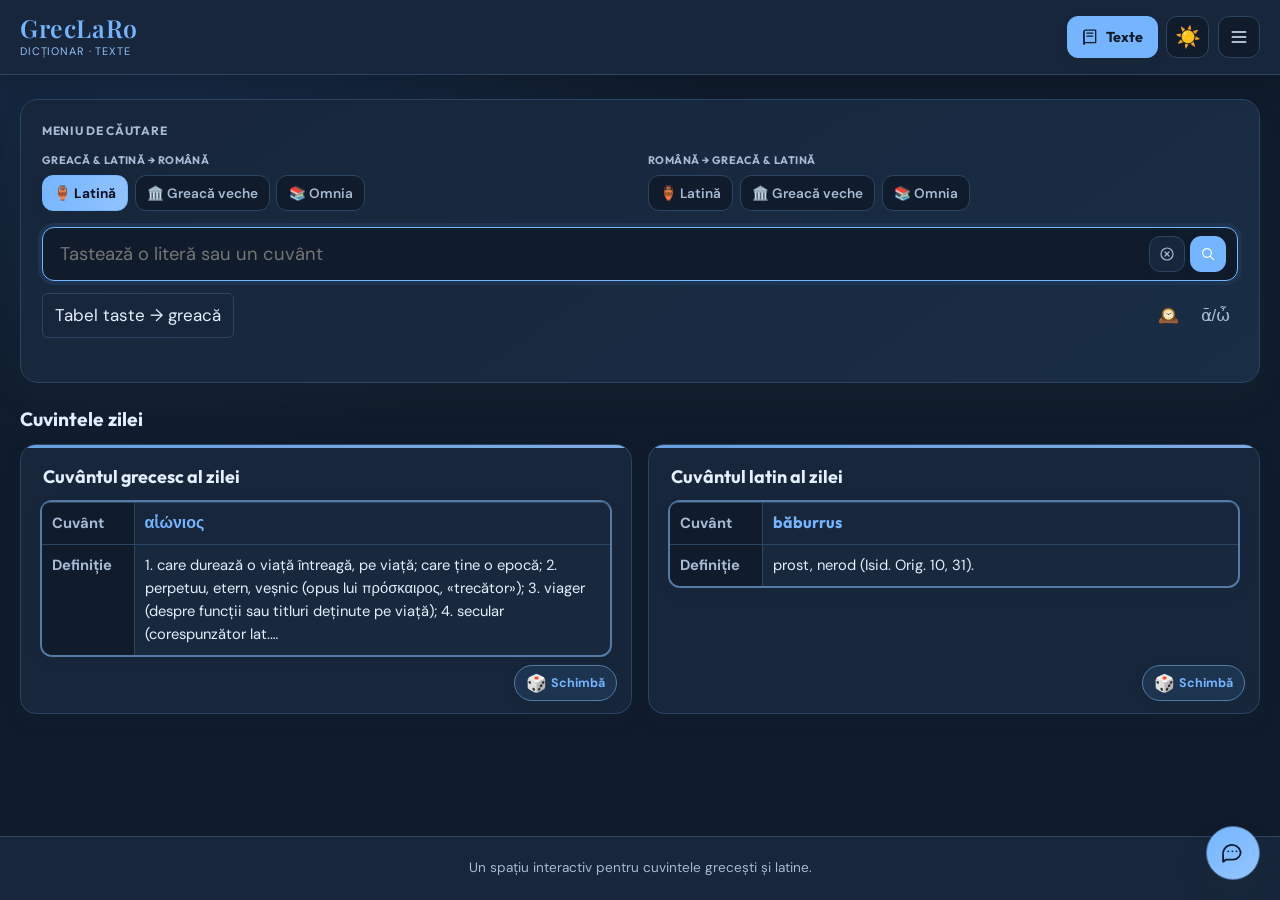
==== index.html @ 08869c0a "modificări push?" ====
<!DOCTYPE html>
<html lang="ro" data-theme="dark" data-color-theme="blue">
<head>
  <meta charset="UTF-8">
  <meta name="viewport" content="width=device-width, initial-scale=1.0">
  <title>GrecLaRo — Dicționar Latin-Român și Greacă Veche-Român</title>
  <meta name="description" content="Dicționar clasic de latină-română și greacă veche-română, cu forme flexionare, citate din autori clasici, trimiteri filologice și căutare automată.">
  <meta name="keywords" content="dicționar latin român, dicționar greacă veche, filologie clasică, Gaffiot, LSJ, traduceri latină, greacă veche">

  <meta property="og:title" content="GrecLaRo — Dicționar online">
  <meta property="og:description" content="Lexicon clasic cu citate, trimiteri și definiții în limba română.">
  <meta property="og:type" content="website">
  
  <!-- Fonturi moderne pentru interfață și cuvintele principale, cu serif discret pentru citate -->
  <link rel="preconnect" href="https://fonts.googleapis.com">
  <link rel="preconnect" href="https://fonts.gstatic.com" crossorigin>
  <link href="https://fonts.googleapis.com/css2?family=DM+Sans:wght@400;500;600;700&family=Outfit:wght@400;500;600;700;800&family=Playfair+Display:ital,wght@0,600;1,400&display=swap" rel="stylesheet">

  <link rel="stylesheet" href="css/style.css">
</head>
<body>

  <header>
    <div class="header-inner">
      <div class="logo-block" data-action="reset-home">
        <span class="site-title">GrecLaRo</span>
        <span class="site-subtitle">Dicționar · Texte</span>
      </div>
      <div class="header-controls">
        <a class="site-page-link" id="pageNavigationLink" href="#texte">
          <svg viewBox="0 0 24 24" aria-hidden="true"><path d="M4 5.5A2.5 2.5 0 0 1 6.5 3H20v17H6.5A2.5 2.5 0 0 0 4 22z"></path><path d="M4 5.5v16M8 7h8M8 11h8"></path></svg>
          <span id="pageNavigationLabel">Texte</span>
        </a>
        <button
          class="theme-toggle"
          id="themeToggleBtn"
          type="button"
          aria-label="Activează modul nocturn"
          title="Activează modul nocturn"
          data-action="toggle-theme"
        ><span class="theme-toggle-icon" id="themeToggleIcon" aria-hidden="true">🌙</span></button>
        <div class="site-menu">
          <button
            class="site-menu-trigger"
            id="siteMenuToggle"
            type="button"
            aria-label="Deschide meniul"
            aria-expanded="false"
            aria-controls="siteMenuPanel"
            data-action="toggle-site-menu"
          >
            <svg viewBox="0 0 24 24" aria-hidden="true"><path d="M4 6h16M4 12h16M4 18h16"></path></svg>
          </button>
          <div class="site-menu-panel" id="siteMenuPanel" hidden>
            <div class="site-menu-content" id="siteMenuMain">
              <div class="site-menu-heading">Setări</div>
              <button class="site-menu-item" type="button" data-action="show-appearance-menu">
                <span>🎨 Aspect</span><span aria-hidden="true">›</span>
              </button>
              <button class="site-menu-item" type="button" data-action="show-favorites">
                <span>⭐ Cuvinte favorite</span><span aria-hidden="true">›</span>
              </button>
              <button class="site-menu-item" type="button" data-action="show-text-favorites">
                <span>📚 Texte favorite</span><span aria-hidden="true">›</span>
              </button>
            </div>
            <div class="site-menu-content" id="appearanceMenu" hidden>
              <div class="appearance-heading">
                <button class="menu-back" type="button" aria-label="Înapoi la setări" data-action="show-main-menu">←</button>
                <span>Aspect</span>
              </div>
              <p class="palette-label">Alege tema de culoare</p>
              <div class="theme-swatches" role="group" aria-label="Teme de culoare">
                <button class="theme-swatch" type="button" data-color-theme="default" aria-pressed="false" data-action="set-color-theme"><span class="theme-swatch-dot default" aria-hidden="true"></span><span class="theme-swatch-label">Implicit</span></button>
                <button class="theme-swatch" type="button" data-color-theme="green" aria-pressed="false" data-action="set-color-theme"><span class="theme-swatch-dot green" aria-hidden="true"></span><span class="theme-swatch-label">Verde</span></button>
                <button class="theme-swatch" type="button" data-color-theme="blue" aria-pressed="true" data-action="set-color-theme"><span class="theme-swatch-dot blue" aria-hidden="true"></span><span class="theme-swatch-label">Albastru</span></button>
                <button class="theme-swatch" type="button" data-color-theme="yellow" aria-pressed="false" data-action="set-color-theme"><span class="theme-swatch-dot yellow" aria-hidden="true"></span><span class="theme-swatch-label">Galben</span></button>
                <button class="theme-swatch" type="button" data-color-theme="red" aria-pressed="false" data-action="set-color-theme"><span class="theme-swatch-dot red" aria-hidden="true"></span><span class="theme-swatch-label">Roșu</span></button>
                <button class="theme-swatch" type="button" data-color-theme="purple" aria-pressed="false" data-action="set-color-theme"><span class="theme-swatch-dot purple" aria-hidden="true"></span><span class="theme-swatch-label">Mov</span></button>
                <button class="theme-swatch" type="button" data-color-theme="teal" aria-pressed="false" data-action="set-color-theme"><span class="theme-swatch-dot teal" aria-hidden="true"></span><span class="theme-swatch-label">Turcoaz</span></button>
                <button class="theme-swatch" type="button" data-color-theme="rose" aria-pressed="false" data-action="set-color-theme"><span class="theme-swatch-dot rose" aria-hidden="true"></span><span class="theme-swatch-label">Roz</span></button>
                <button class="theme-swatch" type="button" data-color-theme="sand" aria-pressed="false" data-action="set-color-theme"><span class="theme-swatch-dot sand" aria-hidden="true"></span><span class="theme-swatch-label">Nisip</span></button>
                <button class="theme-swatch" type="button" data-color-theme="slate" aria-pressed="false" data-action="set-color-theme"><span class="theme-swatch-dot slate" aria-hidden="true"></span><span class="theme-swatch-label">Ardezie</span></button>
              </div>
            </div>
          </div>
        </div>
      </div>
    </div>
  </header>

  <main id="dictionaryPage">
    <div class="page-layout">
      <section class="content-column" aria-label="Dicționar">
        <!-- Căsuță de căutare cu Autocomplete / Recomandări la fiecare literă -->
        <div class="search-section">
          <nav class="search-modes" aria-label="Meniu de căutare">
            <div class="sidebar-title">Meniu de căutare</div>
            <div class="main-sidebar-menu">
              <div class="menu-group">
                <span class="menu-group-label">Greacă & latină → română</span>
                <div class="menu-group-buttons">
                  <button class="mode-chip menu-button active" id="btn-latin-dir" data-action="set-search-mode" data-mode="latin-dir">🏺 Latină</button>
                  <button class="mode-chip menu-button" id="btn-greek-dir" data-action="set-search-mode" data-mode="greek-dir">🏛️ Greacă veche</button>
                  <button class="mode-chip menu-button" id="btn-omnia-dir" data-action="set-search-mode" data-mode="omnia-dir">📚 Omnia</button>
                </div>
              </div>
              <div class="menu-group">
                <span class="menu-group-label">Română → greacă & latină</span>
                <div class="menu-group-buttons">
                  <button class="mode-chip menu-button" id="btn-latin-rev" data-action="set-search-mode" data-mode="latin-rev">🏺 Latină</button>
                  <button class="mode-chip menu-button" id="btn-greek-rev" data-action="set-search-mode" data-mode="greek-rev">🏛️ Greacă veche</button>
                  <button class="mode-chip menu-button" id="btn-omnia-rev" data-action="set-search-mode" data-mode="omnia-rev">📚 Omnia</button>
                </div>
              </div>
            </div>
          </nav>
          <div class="search-bar-wrap">
            <input
              type="text"
              id="searchInput"
              class="search-input"
              placeholder="Tastează o literă sau un cuvânt"
              autocomplete="off"
            >
            <div class="search-actions">
              <button class="icon-btn search-clear-button" type="button" data-action="clear-search" title="Șterge textul" aria-label="Șterge textul">
                <svg viewBox="0 0 24 24" aria-hidden="true">
                  <circle cx="12" cy="12" r="9"></circle>
                  <path d="m9 9 6 6m0-6-6 6"></path>
                </svg>
              </button>
              <button class="icon-btn search-submit-button" id="searchSubmitBtn" type="button" data-action="submit-search" title="Caută" aria-label="Caută">
                <svg viewBox="0 0 24 24" aria-hidden="true">
                  <circle cx="10.5" cy="10.5" r="6.5"></circle>
                  <path d="m15.5 15.5 5 5"></path>
                </svg>
              </button>
            </div>
            <div class="autocomplete-dropdown" id="autocompleteDropdown">
              <div class="dropdown-header">
                <span id="dropdownTitle">Recomandări</span>
                <span class="dropdown-hint">Apasă click pentru deschidere</span>
              </div>
              <div id="dropdownList"></div>
            </div>
          </div>
          <div class="greek-key-table-section">
            <div class="greek-key-table-toolbar">
              <button
                class="greek-key-table-toggle"
                id="greekKeyTableToggle"
                type="button"
                aria-expanded="false"
                aria-controls="greekKeyTable"
                data-action="toggle-greek-key-table"
              >Tabel taste → greacă</button>
              <div class="search-secondary-actions">
                <div class="recent-search-wrap">
                  <button
                    class="icon-btn"
                    id="recentSearchToggle"
                    type="button"
                    title="Căutări recente"
                    aria-label="Căutări recente"
                    aria-expanded="false"
                    aria-controls="recentSearchDropdown"
                    data-action="toggle-recent-searches"
                  >🕰️</button>
                  <div class="recent-search-dropdown" id="recentSearchDropdown" hidden>
                    <div class="recent-search-header">
                      <span>Căutări recente</span>
                      <button class="recent-search-clear" id="clearRecentSearchesBtn" type="button" data-action="clear-recent-searches">Șterge tot</button>
                    </div>
                    <div class="recent-search-list" id="recentSearchList"></div>
                  </div>
                </div>
                <button class="icon-btn" id="kbdToggleBtn" type="button" data-action="toggle-keyboard" title="Tastatură diacritice" aria-label="Tastatură diacritice">ᾱ/ὦ</button>
              </div>
            </div>
            <div class="greek-key-table-wrap">
              <table class="greek-key-table" id="greekKeyTable" aria-label="Corespondența literelor grecești cu tastele latine" hidden>
                <tbody>
                  <tr>
                    <th scope="row">Greacă</th>
                    <td>α</td><td>β</td><td>γ</td><td>δ</td><td>ε</td><td>ζ</td><td>η</td><td>θ</td>
                    <td>ι</td><td>κ</td><td>λ</td><td>μ</td><td>ν</td><td>ξ</td><td>ο</td><td>π</td>
                    <td>ρ</td><td>σ / ς</td><td>τ</td><td>υ</td><td>φ</td><td>χ</td><td>ψ</td><td>ω</td>
                  </tr>
                  <tr>
                    <th scope="row">Tastează</th>
                    <td>a</td><td>b</td><td>g</td><td>d</td><td>e</td><td>z</td><td>h</td><td>th / q</td>
                    <td>i</td><td>k</td><td>l</td><td>m</td><td>n</td><td>x / ks</td><td>o</td><td>p</td>
                    <td>r</td><td>s</td><td>t</td><td>y / u</td><td>ph / f</td><td>ch / kh</td><td>ps</td><td>w</td>
                  </tr>
                </tbody>
              </table>
            </div>
          </div>
          <div class="search-lower-layout">
            <div class="virtual-keyboard" id="keyboardPanel">
              <div class="kb-language-tabs" role="tablist" aria-label="Limba tastaturii">
                <button class="kb-language-tab active" id="kbTabLatin" type="button" role="tab" aria-selected="true" aria-controls="kbLatinPanel" data-action="set-keyboard-language" data-language="latin">Latină</button>
                <button class="kb-language-tab" id="kbTabGreek" type="button" role="tab" aria-selected="false" aria-controls="kbGreekPanel" data-action="set-keyboard-language" data-language="greek">Greacă</button>
              </div>
              <section class="kb-language-panel" id="kbLatinPanel" role="tabpanel" aria-labelledby="kbTabLatin">
                <div class="kb-label">Vocale latine</div>
                <div id="latinKeyboardKeys"></div>
              </section>
              <section class="kb-language-panel" id="kbGreekPanel" role="tabpanel" aria-labelledby="kbTabGreek" hidden>
                <div class="kb-label">Vocale grecești — accente, aspirații, iotă subscrisă și trema</div>
                <div id="greekKeyboardKeys"></div>
              </section>
              <div class="kb-label">Apasă o tastă pentru a o introduce în căsuța de căutare.</div>
              <div class="kb-keys">
                <button class="kb-key" type="button" data-action="insert-char" data-character=" ">Spațiu</button>
              </div>
            </div>
          </div>
        </div>

        <section class="daily-section-container" id="dictionaryDailySection" aria-label="Cuvintele zilei" hidden>
          <h2 class="daily-section-title">Cuvintele zilei</h2>
          <div class="daily-selections" id="dictionaryDailyCards" aria-live="polite"></div>
        </section>

        <div id="dictionaryDisplay" aria-live="polite"></div>
      </section>

    </div>
  </main>

  <footer id="dictionaryFooter">
    Un spațiu interactiv pentru cuvintele grecești și latine.
  </footer>

  <main class="texts-page" id="textsPage" hidden>
    <section class="texts-intro" aria-labelledby="textsPageTitle">
      <h1 class="texts-title" id="textsPageTitle">Texte clasice</h1>
      <p>Caută în texte după cuvinte, autori sau titluri.</p>
    </section>

    <section class="texts-search-panel" aria-label="Căutare în texte">
      <label class="texts-search-label" for="textsSearchInput">Caută în colecția de texte</label>
      <form class="texts-search-row" id="textsSearchForm" role="search">
        <input class="texts-search-input" id="textsSearchInput" name="q" type="search" autocomplete="off" placeholder="Caută după autor, operă sau cuvânt">
        <button class="texts-search-submit" type="submit">🔎 Caută</button>
      </form>
      <div class="texts-autocomplete" id="textsAutocomplete" role="listbox" aria-label="Recomandări în texte">
        <div class="texts-autocomplete-header" id="textsAutocompleteTitle">Recomandări</div>
        <div id="textsAutocompleteList"></div>
      </div>
      <p class="texts-search-status" id="textsSearchStatus" role="status" aria-live="polite" hidden></p>
    </section>
    <section class="texts-browser" id="textsBrowser" aria-label="Navigare în texte">
      <nav class="texts-breadcrumbs" id="textsBreadcrumbs" aria-label="Traseu"></nav>
      <div class="texts-directory-heading" id="textsDirectoryHeading">
        <button class="texts-back-button" id="textsBackButton" type="button" aria-label="Înapoi la nivelul anterior" hidden>← Înapoi</button>
        <h2 class="texts-directory-title" id="textsDirectoryTitle">Autori</h2>
      </div>
      <div class="texts-directory-list" id="textsDirectoryList"></div>
      <section
        class="daily-section-container texts-daily-selections"
        id="textsDailySection"
        aria-label="Fragmente aleatorii din texte"
        hidden
      >
        <h2 class="daily-section-title">Fragmente din texte</h2>
        <div class="daily-selections" id="textsDailyCards" aria-live="polite"></div>
      </section>
      <article class="texts-chapter-view" id="textsChapterView" hidden></article>
    </section>
    <section class="texts-results" id="textsSearchResults" aria-label="Rezultatele căutării" hidden></section>
  </main>

  <footer id="textsFooter" hidden>
    O colecție de texte clasice grecești și latine.
  </footer>

  <button
    class="feedback-launcher"
    type="button"
    aria-label="Lasă o recenzie sau raportează o problemă"
    title="Lasă o recenzie sau raportează o problemă"
    data-action="open-feedback"
  >
    <svg viewBox="0 0 24 24" aria-hidden="true">
      <path d="M20 11.5a7.5 7.5 0 0 1-7.5 7.5H6l-3 2v-5.5A7.5 7.5 0 1 1 20 11.5Z"></path>
      <path d="M8 11h.01M12 11h.01M16 11h.01"></path>
    </svg>
  </button>

  <dialog class="feedback-dialog" id="feedbackDialog" aria-labelledby="feedbackTitle">
    <div class="feedback-header">
      <div>
        <h2 id="feedbackTitle">Trimite-ne un mesaj</h2>
        <p>Ai găsit o problemă? Scrie-ne și o vom verifica.</p>
      </div>
      <button class="feedback-close" type="button" aria-label="Închide formularul" data-action="close-feedback">×</button>
    </div>
    <form class="feedback-form" id="feedbackForm">
      <label for="feedbackMessage">Mesaj</label>
      <textarea id="feedbackMessage" name="message" minlength="5" maxlength="5000" required placeholder="Descrie problema sau sugestia ta..."></textarea>
      <label for="feedbackEmail">Email pentru răspuns <span>(opțional)</span></label>
      <input id="feedbackEmail" name="email" type="email" maxlength="254" autocomplete="email" placeholder="nume@exemplu.ro">
      <div class="feedback-honeypot" aria-hidden="true">
        <label for="feedbackWebsite">Lasă acest câmp necompletat</label>
        <input id="feedbackWebsite" name="website" type="text" tabindex="-1" autocomplete="off">
      </div>
      <p class="feedback-status" id="feedbackStatus" role="status" aria-live="polite"></p>
      <button class="feedback-submit" id="feedbackSubmit" type="submit">Trimite mesajul</button>
    </form>
  </dialog>

  <script defer src="js/tts.js"></script>
  <script defer src="js/dictionar.js"></script>
  <script defer src="js/corpus.js"></script>
  <script defer src="js/main.js"></script>
</body>
</html>
---- css/style.css ----
:root {
  color-scheme: light;
  --bg-page: #f4f7fc;
  --bg-card: #ffffff;
  --border-color: #dce5f2;
  --border-accent: #a9b8f5;
  --text-main: #182238;
  --text-muted: #66738b;
  --crimson: #635bdb;
  --crimson-hover: #4e46c4;
  --gold: #078f9c;
  --gold-light: #eef1ff;
  --morph-bg: #eef5ff;
  --morph-border: #b8c9f3;
  --highlight: #e4e8ff;
  --page-glow: rgba(111, 101, 230, 0.08);
  --shadow-sm: 0 4px 14px rgba(37, 54, 103, 0.06);
  --shadow-md: 0 14px 38px rgba(37, 54, 103, 0.09);
  --font-body: 'DM Sans', 'Segoe UI', sans-serif;
  --font-title: 'Outfit', 'Segoe UI', sans-serif;
  --font-quote: 'Playfair Display', serif;
}

[data-theme="dark"], .dark {
  color-scheme: dark;
  --bg-page: #0b1020;
  --bg-card: #111a2d;
  --border-color: #26344e;
  --border-accent: #43537b;
  --text-main: #edf2ff;
  --text-muted: #a3b0c9;
  --crimson: #82e8ef;
  --crimson-hover: #a0f4f3;
  --gold: #b39aff;
  --gold-light: #1b2540;
  --morph-bg: #12243a;
  --morph-border: #34506d;
  --highlight: #38436c;
  --page-glow: rgba(130, 102, 255, 0.12);
  --shadow-sm: 0 5px 16px rgba(0, 0, 0, 0.18);
  --shadow-md: 0 18px 46px rgba(0, 0, 0, 0.25);
}

html[data-color-theme="green"] {
  --bg-page: #edf1eb;
  --bg-card: #f8faf6;
  --border-color: #d1dccf;
  --border-accent: #91a995;
  --text-main: #2a382c;
  --text-muted: #586756;
  --crimson: #426948;
  --crimson-hover: #35563a;
  --gold: #718c70;
  --gold-light: #e7eee5;
  --morph-bg: #eff3ed;
  --morph-border: #c2d0c0;
  --highlight: #dce8dc;
  --page-glow: rgba(49, 131, 68, 0.06);
}

html[data-color-theme="blue"] {
  --bg-page: #edf1f4;
  --bg-card: #f8fafb;
  --border-color: #d0dbe2;
  --border-accent: #91a5b3;
  --text-main: #293744;
  --text-muted: #56636c;
  --crimson: #46657f;
  --crimson-hover: #355269;
  --gold: #758b99;
  --gold-light: #e6edf0;
  --morph-bg: #edf2f4;
  --morph-border: #c2ced5;
  --highlight: #dde7eb;
  --page-glow: rgba(40, 116, 200, 0.06);
}

html[data-color-theme="yellow"] {
  --bg-page: #f3f0e5;
  --bg-card: #faf8f0;
  --border-color: #e0d8c1;
  --border-accent: #ae9c6e;
  --text-main: #3d3526;
  --text-muted: #635b48;
  --crimson: #80630b;
  --crimson-hover: #664e08;
  --gold: #a48b4e;
  --gold-light: #eee8d7;
  --morph-bg: #f3efe3;
  --morph-border: #d6cba8;
  --highlight: #ebe3cd;
  --page-glow: rgba(193, 148, 18, 0.07);
}

html[data-color-theme="red"] {
  --bg-page: #f3eeeb;
  --bg-card: #faf7f4;
  --border-color: #e2d2ca;
  --border-accent: #bb8e83;
  --text-main: #402f2b;
  --text-muted: #65514d;
  --crimson: #a34f45;
  --crimson-hover: #854038;
  --gold: #ad796a;
  --gold-light: #f1e4df;
  --morph-bg: #f5efeb;
  --morph-border: #d7bcb3;
  --highlight: #ebded8;
  --page-glow: rgba(199, 68, 56, 0.06);
}

html[data-color-theme="purple"] {
  --bg-page: #f1eef3;
  --bg-card: #f9f7fa;
  --border-color: #d9d0df;
  --border-accent: #a392af;
  --text-main: #362d3d;
  --text-muted: #5f5568;
  --crimson: #705383;
  --crimson-hover: #59406a;
  --gold: #927d9d;
  --gold-light: #ece7ef;
  --morph-bg: #f1edf3;
  --morph-border: #cec2d3;
  --highlight: #e3dce8;
  --page-glow: rgba(129, 70, 184, 0.06);
}

html[data-color-theme="teal"] {
  --bg-page: #edf2ef;
  --bg-card: #f8faf8;
  --border-color: #d0ded8;
  --border-accent: #89aa9e;
  --text-main: #263a36;
  --text-muted: #52655e;
  --crimson: #3e7063;
  --crimson-hover: #315d52;
  --gold: #729084;
  --gold-light: #e4ede8;
  --morph-bg: #edf3ef;
  --morph-border: #bfd0c7;
  --highlight: #d9e8e0;
  --page-glow: rgba(62, 112, 99, 0.06);
}

html[data-color-theme="rose"] {
  --bg-page: #f3eeed;
  --bg-card: #faf7f6;
  --border-color: #e2d3d1;
  --border-accent: #be9995;
  --text-main: #3e3030;
  --text-muted: #655253;
  --crimson: #995b5b;
  --crimson-hover: #7e4646;
  --gold: #a9847d;
  --gold-light: #f0e6e5;
  --morph-bg: #f4eeee;
  --morph-border: #d8c3c0;
  --highlight: #ebdcda;
  --page-glow: rgba(153, 91, 91, 0.06);
}

html[data-color-theme="sand"] {
  --bg-page: #f2f0e8;
  --bg-card: #faf8f2;
  --border-color: #ded8c8;
  --border-accent: #aa9b76;
  --text-main: #39352c;
  --text-muted: #605a4c;
  --crimson: #786541;
  --crimson-hover: #615136;
  --gold: #9d865a;
  --gold-light: #eee9dd;
  --morph-bg: #f1eee5;
  --morph-border: #d4cbb3;
  --highlight: #e8e2d3;
  --page-glow: rgba(143, 119, 68, 0.06);
}

html[data-color-theme="slate"] {
  --bg-page: #eef0f0;
  --bg-card: #f8f9f9;
  --border-color: #d3dad9;
  --border-accent: #94a5a4;
  --text-main: #293638;
  --text-muted: #546364;
  --crimson: #4b6b6b;
  --crimson-hover: #3b5757;
  --gold: #7e9290;
  --gold-light: #e6eceb;
  --morph-bg: #eff3f2;
  --morph-border: #c5d0cf;
  --highlight: #dce6e4;
  --page-glow: rgba(75, 107, 107, 0.06);
}

html[data-theme="dark"][data-color-theme="green"] {
  --bg-page: #102018;
  --bg-card: #172a1d;
  --border-color: #314c37;
  --border-accent: #547d5d;
  --text-main: #e4f2e6;
  --text-muted: #a8c1ad;
  --crimson: #77cc83;
  --crimson-hover: #91dc9a;
  --gold: #9ade9f;
  --gold-light: #213b28;
  --morph-bg: #1b3322;
  --morph-border: #3e6447;
  --highlight: #2c4a32;
  --page-glow: rgba(78, 177, 94, 0.13);
}

html[data-theme="dark"][data-color-theme="blue"] {
  --bg-page: #101c2c;
  --bg-card: #17263a;
  --border-color: #2c4562;
  --border-accent: #547aa5;
  --text-main: #e4efff;
  --text-muted: #a7bbd5;
  --crimson: #75b5ff;
  --crimson-hover: #93c6ff;
  --gold: #91c3ff;
  --gold-light: #1c3450;
  --morph-bg: #192d45;
  --morph-border: #385676;
  --highlight: #263f5e;
  --page-glow: rgba(60, 137, 226, 0.14);
}

html[data-theme="dark"][data-color-theme="yellow"] {
  --bg-page: #241f10;
  --bg-card: #302916;
  --border-color: #514623;
  --border-accent: #907b39;
  --text-main: #fff5d5;
  --text-muted: #d0c18f;
  --crimson: #f0cd62;
  --crimson-hover: #f5dc8e;
  --gold: #efd071;
  --gold-light: #40371b;
  --morph-bg: #352d17;
  --morph-border: #665629;
  --highlight: #4a3f20;
  --page-glow: rgba(220, 174, 44, 0.14);
}

html[data-theme="dark"][data-color-theme="red"] {
  --bg-page: #241513;
  --bg-card: #321d1b;
  --border-color: #54302c;
  --border-accent: #925149;
  --text-main: #ffebe8;
  --text-muted: #d3aaa4;
  --crimson: #ff8d7e;
  --crimson-hover: #ffaaa0;
  --gold: #f1a092;
  --gold-light: #442623;
  --morph-bg: #38211e;
  --morph-border: #70413a;
  --highlight: #4f2c27;
  --page-glow: rgba(222, 79, 64, 0.13);
}

html[data-theme="dark"][data-color-theme="purple"] {
  --bg-page: #18151f;
  --bg-card: #211d2a;
  --border-color: #403749;
  --border-accent: #766682;
  --text-main: #f4eff8;
  --text-muted: #beb3c7;
  --crimson: #d2b8df;
  --crimson-hover: #e3cfee;
  --gold: #c7a8bd;
  --gold-light: #302738;
  --morph-bg: #2a2433;
  --morph-border: #5a4d64;
  --highlight: #393044;
  --page-glow: rgba(190, 154, 204, 0.10);
}

html[data-theme="dark"][data-color-theme="teal"] {
  --bg-page: #14221f;
  --bg-card: #1b2d29;
  --border-color: #334943;
  --border-accent: #688d82;
  --text-main: #e5f1ed;
  --text-muted: #b0c5be;
  --crimson: #8dcab7;
  --crimson-hover: #abe0d0;
  --gold: #a5bdaa;
  --gold-light: #243e37;
  --morph-bg: #1c332d;
  --morph-border: #426257;
  --highlight: #2b4a40;
  --page-glow: rgba(89, 169, 143, 0.11);
}

html[data-theme="dark"][data-color-theme="rose"] {
  --bg-page: #241a1a;
  --bg-card: #302222;
  --border-color: #513838;
  --border-accent: #895a58;
  --text-main: #f3e8e5;
  --text-muted: #c9aaa5;
  --crimson: #eea19a;
  --crimson-hover: #f4b7b0;
  --gold: #e2ad99;
  --gold-light: #432b2b;
  --morph-bg: #382525;
  --morph-border: #704b48;
  --highlight: #4f3030;
  --page-glow: rgba(208, 112, 104, 0.11);
}

html[data-theme="dark"][data-color-theme="sand"] {
  --bg-page: #221e15;
  --bg-card: #30291c;
  --border-color: #4d432d;
  --border-accent: #8e7c56;
  --text-main: #f1eadb;
  --text-muted: #c4b696;
  --crimson: #d7b97e;
  --crimson-hover: #e7cc99;
  --gold: #d2b778;
  --gold-light: #40371f;
  --morph-bg: #352d1d;
  --morph-border: #665832;
  --highlight: #4a3f26;
  --page-glow: rgba(192, 154, 82, 0.11);
}

html[data-theme="dark"][data-color-theme="slate"] {
  --bg-page: #161d20;
  --bg-card: #202a2e;
  --border-color: #39474b;
  --border-accent: #647a7f;
  --text-main: #e8eff0;
  --text-muted: #b5c3c5;
  --crimson: #9bc0c4;
  --crimson-hover: #b4d2d5;
  --gold: #a9babb;
  --gold-light: #29383b;
  --morph-bg: #222f32;
  --morph-border: #4b6064;
  --highlight: #334347;
  --page-glow: rgba(105, 147, 153, 0.11);
}

* { box-sizing: border-box; margin: 0; padding: 0; }

body {
  background-color: var(--bg-page);
  color: var(--text-main);
  font-family: var(--font-body);
  line-height: 1.68;
  font-size: 17px;
  transition: background-color 0.25s, color 0.25s;
  min-height: 100vh;
  display: flex;
  flex-direction: column;
  background-image: radial-gradient(ellipse at 12% 0%, var(--page-glow), transparent 34%);
}

header {
  background: var(--bg-card);
  border-bottom: 2px solid var(--border-accent);
  padding: 0.9rem 1.25rem;
  position: sticky;
  top: 0;
  z-index: 100;
  box-shadow: var(--shadow-sm);
}

.header-inner {
  max-width: 1480px;
  margin: 0 auto;
  display: flex;
  justify-content: space-between;
  align-items: center;
  gap: 0.75rem;
}

.header-controls {
  display: flex;
  align-items: center;
  gap: 0.55rem;
}

.site-menu {
  position: relative;
  flex: 0 0 auto;
}

.site-menu-trigger {
  width: 2.65rem;
  min-height: 2.65rem;
  display: grid;
  place-items: center;
  padding: 0.45rem;
  border: 1px solid var(--border-color);
  border-radius: 10px;
  background: var(--bg-page);
  color: var(--text-main);
  cursor: pointer;
}

.site-menu-trigger svg {
  width: 1.25rem;
  height: 1.25rem;
  fill: none;
  stroke: currentColor;
  stroke-linecap: round;
  stroke-width: 2;
}

.theme-toggle {
  width: 2.65rem;
  height: 2.65rem;
  display: grid;
  place-items: center;
  border: 1px solid var(--border-color);
  border-radius: 10px;
  background: var(--bg-page);
  color: var(--text-main);
  cursor: pointer;
  font: 600 1.3rem/1 var(--font-body);
}

.theme-toggle:hover {
  border-color: var(--border-accent);
  background: var(--gold-light);
}

.site-page-link {
  min-height: 2.65rem;
  display: inline-flex;
  align-items: center;
  justify-content: center;
  gap: 0.45rem;
  padding: 0.5rem 0.85rem;
  border: 1px solid var(--crimson);
  border-radius: 10px;
  background: var(--crimson);
  color: var(--bg-page);
  font-family: var(--font-title);
  font-size: 0.9rem;
  font-weight: 700;
  text-decoration: none;
  white-space: nowrap;
  box-shadow: var(--shadow-sm);
  transition: background-color 0.2s, border-color 0.2s, transform 0.2s;
}

.site-page-link:hover {
  border-color: var(--crimson-hover);
  background: var(--crimson-hover);
  transform: translateY(-1px);
}

.site-page-link svg {
  width: 1.1rem;
  height: 1.1rem;
  fill: none;
  stroke: currentColor;
  stroke-linecap: round;
  stroke-linejoin: round;
  stroke-width: 1.8;
}

.theme-toggle-icon {
  line-height: 1;
  cursor: pointer;
}

.site-menu-trigger:hover,
.site-menu-trigger[aria-expanded="true"] {
  border-color: var(--border-accent);
  background: var(--gold-light);
}

.site-menu-panel {
  position: absolute;
  top: calc(100% + 0.65rem);
  right: 0;
  left: auto;
  z-index: 210;
  width: min(18rem, calc(100vw - 2rem));
  padding: 0.65rem;
  border: 1px solid var(--border-color);
  border-radius: 14px;
  background: var(--bg-card);
  box-shadow: var(--shadow-md);
}

.site-menu-panel[hidden],
.site-menu-content[hidden] {
  display: none;
}

.site-menu-heading,
.appearance-heading {
  display: flex;
  align-items: center;
  gap: 0.55rem;
  padding: 0.4rem 0.55rem 0.6rem;
  color: var(--text-muted);
  font: 700 0.75rem var(--font-title);
  letter-spacing: 0.06em;
  text-transform: uppercase;
}

.site-menu-item {
  width: 100%;
  display: flex;
  align-items: center;
  justify-content: space-between;
  gap: 0.75rem;
  padding: 0.7rem 0.65rem;
  border: 0;
  border-radius: 9px;
  background: transparent;
  color: var(--text-main);
  font: 600 0.9rem var(--font-body);
  text-align: left;
  cursor: pointer;
}

.site-menu-item:hover {
  background: var(--gold-light);
}

.entry-favorite-button {
  display: grid;
  place-items: center;
  width: 2.55rem;
  height: 2.55rem;
  flex: 0 0 auto;
  border: 1px solid var(--border-accent);
  border-radius: 50%;
  background: var(--bg-page);
  color: var(--crimson);
  font: 400 1.35rem/1 "Segoe UI Symbol", "Arial Unicode MS", serif;
  -webkit-text-stroke: 0.35px currentColor;
  cursor: pointer;
  box-shadow: var(--shadow-sm);
  transition: transform 0.18s, background-color 0.18s, border-color 0.18s, box-shadow 0.18s;
}

.entry-favorite-button:hover,
.entry-favorite-button[aria-pressed="true"] {
  border-color: var(--crimson);
  color: var(--crimson);
  background: var(--gold-light);
  text-shadow: 0 1px 3px color-mix(in srgb, var(--crimson) 18%, transparent);
  box-shadow: 0 0 0 3px color-mix(in srgb, var(--crimson) 16%, transparent);
  transform: translateY(-1px);
}

.entry-header-actions {
  display: flex;
  flex-direction: column;
  align-items: flex-end;
  gap: 0.3rem;
}

.favorite-status {
  max-width: 13rem;
  color: var(--text-muted);
  font-size: 0.75rem;
  text-align: right;
}

.favorites-page {
  padding: 1.5rem;
  border: 1px solid var(--border-color);
  border-radius: 12px;
  background: var(--bg-card);
  box-shadow: var(--shadow-md);
}

.favorites-page-header {
  display: flex;
  align-items: center;
  justify-content: space-between;
  gap: 1rem;
  margin-bottom: 1rem;
}

.favorites-page-header h1 {
  margin: 0;
  color: var(--crimson);
  font: 700 1.6rem var(--font-title);
}

.favorites-page-back,
.favorite-remove-button {
  padding: 0.45rem 0.7rem;
  border: 1px solid var(--border-color);
  border-radius: 8px;
  background: var(--bg-page);
  color: var(--text-main);
  font: 600 0.85rem var(--font-body);
  cursor: pointer;
}

.favorites-page-back:hover,
.favorite-remove-button:hover {
  border-color: var(--border-accent);
  background: var(--gold-light);
}

.favorites-list {
  display: grid;
  gap: 0.5rem;
}

.favorite-list-item {
  display: flex;
  align-items: center;
  justify-content: space-between;
  gap: 0.75rem;
  padding: 0.7rem;
  border: 1px solid var(--border-color);
  border-radius: 9px;
}

.favorite-open-button {
  min-width: 0;
  padding: 0;
  border: 0;
  background: transparent;
  color: var(--crimson);
  font: 700 1.1rem var(--font-title);
  text-align: left;
  overflow-wrap: anywhere;
  cursor: pointer;
}

.favorite-empty,
.favorites-error {
  color: var(--text-muted);
}

.menu-back {
  border: 0;
  background: transparent;
  color: var(--text-muted);
  font: 700 1.1rem var(--font-body);
  cursor: pointer;
}

.palette-label {
  padding: 0 0.55rem 0.65rem;
  color: var(--text-muted);
  font-size: 0.82rem;
}

.theme-swatches {
  display: grid;
  grid-template-columns: repeat(2, minmax(0, 1fr));
  gap: 0.5rem;
  padding: 0.1rem 0.35rem 0.45rem;
}

.theme-swatch {
  min-width: 0;
  min-height: 2.5rem;
  display: flex;
  align-items: center;
  gap: 0.45rem;
  padding: 0.35rem 0.55rem;
  border: 1px solid var(--border-color);
  border-radius: 0.75rem;
  background: var(--bg-page);
  color: var(--text-main);
  font: 600 0.78rem/1.2 var(--font-body);
  text-align: left;
  cursor: pointer;
  transition: background-color 0.2s, border-color 0.2s, box-shadow 0.2s;
}

.theme-swatch:hover {
  border-color: var(--border-accent);
  background: var(--gold-light);
}

.theme-swatch:focus-visible {
  outline: 3px solid var(--crimson);
  outline-offset: 2px;
}

.theme-swatch[aria-pressed="true"] {
  border: 2px solid var(--crimson);
  background: var(--gold-light);
  box-shadow: 0 0 0 1px var(--bg-card);
}

.theme-swatch-dot {
  width: 1rem;
  height: 1rem;
  flex: 0 0 1rem;
  border: 1px solid rgba(24, 34, 56, 0.28);
  border-radius: 50%;
}

.theme-swatch-label {
  overflow: hidden;
  text-overflow: ellipsis;
  white-space: nowrap;
}

.theme-swatch-dot.default { background: #496657; }
.theme-swatch-dot.green { background: #426948; }
.theme-swatch-dot.blue { background: #46657f; }
.theme-swatch-dot.yellow { background: #a48b4e; }
.theme-swatch-dot.red { background: #a34f45; }
.theme-swatch-dot.purple { background: #705383; }
.theme-swatch-dot.teal { background: #3e7063; }
.theme-swatch-dot.rose { background: #995b5b; }
.theme-swatch-dot.sand { background: #967d4e; }
.theme-swatch-dot.slate { background: #4b6b6b; }

.logo-block {
  cursor: pointer;
}

.site-title {
  font-family: var(--font-quote);
  font-size: 1.55rem;
  letter-spacing: 0.025em;
  color: var(--crimson);
  font-weight: 600;
  line-height: 1.1;
  display: block;
}

.site-subtitle {
  font-size: 0.75rem;
  color: var(--text-muted);
  letter-spacing: 0.08em;
  text-transform: uppercase;
  display: block;
}

.header-actions {
  display: flex;
  align-items: center;
  gap: 0.5rem;
  margin-left: auto;
}

.btn-action {
  background: var(--gold-light);
  border: 1px solid var(--border-accent);
  color: var(--text-main);
  padding: 0.4rem 0.75rem;
  border-radius: 4px;
  cursor: pointer;
  font-family: var(--font-body);
  font-size: 0.85rem;
  font-weight: 600;
  display: inline-flex;
  align-items: center;
  gap: 0.35rem;
  transition: all 0.2s;
}

.btn-action:hover {
  background: var(--border-accent);
  color: #fff;
}

main {
  max-width: 1480px;
  margin: 1.5rem auto;
  padding: 0 1.25rem;
  flex: 1;
  width: 100%;
}

.page-layout {
  display: grid;
  grid-template-columns: minmax(0, 1fr);
  grid-template-areas: "content";
  align-items: start;
  gap: 1.25rem;
}

.texts-page {
  max-width: 900px;
  width: 100%;
}

.texts-intro {
  margin-bottom: 1.5rem;
  text-align: center;
}

.texts-eyebrow {
  color: var(--crimson);
  font-size: 0.78rem;
  font-weight: 700;
  letter-spacing: 0.12em;
  text-transform: uppercase;
}

.texts-title {
  margin: 0.2rem 0 0.35rem;
  font: 700 clamp(2rem, 5vw, 3rem)/1.15 var(--font-title);
}

.texts-intro p {
  margin: 0;
  color: var(--text-muted);
}

.texts-search-panel {
  position: relative;
  padding: clamp(1rem, 4vw, 1.6rem);
  border: 1px solid var(--border-color);
  border-radius: 18px;
  background: var(--bg-card);
  box-shadow: var(--shadow-md);
}

.texts-autocomplete {
  display: none;
  position: absolute;
  left: clamp(1rem, 4vw, 1.6rem);
  right: clamp(1rem, 4vw, 1.6rem);
  top: calc(100% - 0.45rem);
  z-index: 160;
  max-height: 260px;
  overflow-y: auto;
  border: 1px solid var(--border-accent);
  border-radius: 12px;
  background: var(--bg-card);
  box-shadow: var(--shadow-md);
}

.texts-autocomplete.active {
  display: block;
}

.texts-autocomplete-header {
  padding: 0.45rem 0.8rem;
  border-bottom: 1px solid var(--border-color);
  background: var(--gold-light);
  color: var(--text-muted);
  font: 700 0.75rem var(--font-title);
}

.texts-autocomplete-item {
  width: 100%;
  display: flex;
  align-items: center;
  justify-content: space-between;
  gap: 0.75rem;
  padding: 0.75rem 0.8rem;
  border: 0;
  border-bottom: 1px solid var(--border-color);
  background: transparent;
  color: var(--text-main);
  font: 700 1rem var(--font-title);
  text-align: left;
  cursor: pointer;
}

.texts-autocomplete-label {
  min-width: 0;
}

.texts-autocomplete-type {
  flex: 0 0 auto;
  color: var(--text-muted);
  font: 500 0.75rem var(--font-body);
  white-space: nowrap;
}

.texts-autocomplete-item:last-child {
  border-bottom: 0;
}

.texts-autocomplete-item:hover,
.texts-autocomplete-item:focus-visible {
  outline: none;
  background: var(--gold-light);
  color: var(--crimson);
}

.texts-search-label {
  display: block;
  margin-bottom: 0.55rem;
  font-weight: 700;
}

.texts-search-row {
  display: flex;
  gap: 0.65rem;
}

.texts-search-input {
  min-width: 0;
  min-height: 3.2rem;
  flex: 1;
  padding: 0.7rem 0.9rem;
  border: 1px solid var(--border-color);
  border-radius: 10px;
  outline: none;
  background: var(--bg-page);
  color: var(--text-main);
  font: inherit;
}

.texts-search-input:focus {
  border-color: var(--crimson);
  box-shadow: 0 0 0 3px var(--gold-light);
}

.texts-search-submit {
  min-height: 3.2rem;
  padding: 0.65rem 1rem;
  border: 1px solid var(--crimson);
  border-radius: 10px;
  background: var(--crimson);
  color: var(--bg-page);
  font: 700 0.95rem var(--font-body);
  cursor: pointer;
}

.texts-search-submit:hover {
  background: var(--crimson-hover);
}

.texts-search-status {
  min-height: 1.7rem;
  margin: 0.85rem 0 0;
  color: var(--text-muted);
  font-size: 0.9rem;
}

.texts-search-status[hidden],
.texts-breadcrumbs[hidden],
.texts-directory-heading[hidden] {
  display: none;
}

.texts-search-status[data-state="error"] {
  color: var(--crimson);
}

.texts-browser {
  margin-top: 1.25rem;
}

.texts-breadcrumbs {
  display: flex;
  flex-wrap: wrap;
  align-items: center;
  gap: 0.4rem;
  margin-bottom: 0.9rem;
  color: var(--text-muted);
  font-size: 0.85rem;
}

.texts-breadcrumb-button {
  padding: 0;
  border: 0;
  background: none;
  color: var(--crimson);
  font: inherit;
  cursor: pointer;
}

.texts-breadcrumb-button:hover {
  text-decoration: underline;
}

.texts-directory-heading {
  display: flex;
  flex-wrap: wrap;
  align-items: center;
  gap: 0.75rem;
  margin-bottom: 0.8rem;
}

.texts-directory-title {
  margin-bottom: 0.8rem;
  font: 700 1.35rem/1.3 var(--font-title);
}

.texts-directory-heading .texts-directory-title {
  min-width: 0;
  flex: 1;
  margin-bottom: 0;
}

.texts-back-button {
  min-height: 2.4rem;
  padding: 0.4rem 0.7rem;
  border: 1px solid var(--border-color);
  border-radius: 9px;
  background: var(--gold-light);
  color: var(--text-main);
  font: 600 0.85rem var(--font-body);
  white-space: nowrap;
  cursor: pointer;
}

.texts-back-button:hover {
  border-color: var(--border-accent);
}

.texts-directory-list {
  display: grid;
  grid-template-columns: repeat(3, minmax(0, 1fr));
  align-items: stretch;
  column-gap: 1.25rem;
  row-gap: 0.8rem;
}

.texts-favorites-author-group {
  grid-column: 1 / -1;
  padding: 1rem;
  border: 1px solid var(--border-color);
  border-radius: 16px;
  background: var(--bg-card);
}

.texts-favorites-author-title {
  margin: 0 0 0.8rem;
  padding-bottom: 0.55rem;
  border-bottom: 1px solid var(--border-color);
  color: var(--crimson);
  font: 700 1.25rem/1.3 var(--font-title);
}

.texts-favorites-work-list {
  display: flex;
  flex-direction: column;
  gap: 0.8rem;
}

.texts-favorites-work-group {
  margin-left: 0.45rem;
  padding-left: 0.85rem;
  border-left: 2px solid var(--border-accent);
}

.texts-favorites-work-heading {
  display: flex;
  align-items: center;
  justify-content: space-between;
  gap: 0.75rem;
  margin-bottom: 0.45rem;
}

.texts-favorites-work-open {
  min-width: 0;
  padding: 0.25rem 0;
  border: 0;
  background: transparent;
  color: var(--text-main);
  font: 700 1.05rem/1.35 var(--font-title);
  text-align: left;
  overflow-wrap: anywhere;
  cursor: pointer;
}

.texts-favorites-work-open:hover,
.texts-favorites-work-open:focus-visible {
  color: var(--crimson);
  text-decoration: underline;
}

.texts-favorites-work-heading .texts-browse-card-favorite {
  margin: 0;
}

.texts-favorites-items {
  display: grid;
  grid-template-columns: repeat(auto-fit, minmax(min(100%, 16rem), 1fr));
  gap: 0.55rem;
}

.texts-favorites-items .texts-browse-card {
  min-width: 0;
}

.texts-browse-card {
  display: flex;
  align-items: stretch;
  min-height: 5rem;
  padding: 0;
  border: 1px solid var(--border-color);
  border-radius: 14px;
  background: var(--bg-card);
  color: var(--text-main);
  box-shadow: var(--shadow-sm);
  text-align: left;
  transition: border-color 0.2s, transform 0.2s;
}

.texts-browse-card:hover {
  border-color: var(--border-accent);
  transform: translateY(-2px);
}

.texts-browse-card-open {
  display: flex;
  flex: 1;
  align-items: center;
  min-width: 0;
  padding: 1rem 1.1rem;
  border: 0;
  border-radius: inherit;
  background: transparent;
  color: inherit;
  font: inherit;
  text-align: left;
  cursor: pointer;
}

.texts-browse-card-open:hover {
  background: var(--gold-light);
}

.texts-browse-card-favorite {
  display: grid;
  place-items: center;
  width: 2.35rem;
  height: 2.35rem;
  flex: 0 0 auto;
  align-self: center;
  margin: 0 0.65rem 0 0.25rem;
  border: 1px solid var(--border-accent);
  border-radius: 50%;
  background: var(--bg-page);
  color: var(--crimson);
  font: 400 1.28rem/1 "Segoe UI Symbol", "Arial Unicode MS", serif;
  -webkit-text-stroke: 0.35px currentColor;
  cursor: pointer;
  box-shadow: var(--shadow-sm);
  transition: transform 0.18s, background-color 0.18s, border-color 0.18s, box-shadow 0.18s;
}

.texts-browse-card-favorite:hover,
.texts-browse-card-favorite[aria-pressed="true"] {
  border-color: var(--crimson);
  background: var(--gold-light);
  color: var(--crimson);
  text-shadow: 0 1px 3px color-mix(in srgb, var(--crimson) 18%, transparent);
  box-shadow: 0 0 0 3px color-mix(in srgb, var(--crimson) 16%, transparent);
  transform: translateY(-1px);
}

.texts-browse-card-title,
.texts-browse-card-detail {
  display: block;
}

.texts-browse-card-title {
  font: 700 1.05rem/1.35 var(--font-title);
}

.texts-author-card {
  min-height: 0;
  overflow: hidden;
  height: 100%;
}

.texts-author-card .texts-browse-card-open {
  display: block;
  height: 100%;
  padding: 0;
}

.texts-author-card .texts-browse-card-inner {
  display: grid;
  grid-template-columns: minmax(0, 1fr);
  grid-template-rows: clamp(11rem, 25vw, 18rem) 1fr;
  gap: 0;
  width: 100%;
  height: 100%;
}

.texts-author-card .texts-browse-card-image {
  width: 100%;
  height: clamp(11rem, 25vw, 18rem);
  border: 0;
  border-bottom: 1px solid var(--border-color);
  border-radius: 0;
  box-shadow: none;
}

.texts-author-card .texts-browse-card-image img {
  object-fit: cover;
  object-position: 50% 26%;
}

.texts-author-card[data-author="Cicero"] .texts-browse-card-image img {
  object-position: 50% 22%;
}

.texts-author-card[data-author="Caesar"] .texts-browse-card-image img,
.texts-author-card[data-author="Gaius Iulius Caesar"] .texts-browse-card-image img {
  object-position: 50% 24%;
}

.texts-author-card[data-author="Plato"] .texts-browse-card-image img,
.texts-author-card[data-author="Platon"] .texts-browse-card-image img {
  object-position: 50% 23%;
}

.texts-author-card[data-author="Aristotel"] .texts-browse-card-image img {
  object-position: 50% 18%;
}

.texts-author-card[data-author="Tucidide"] .texts-browse-card-image img,
.texts-author-card[data-author="Xenofon"] .texts-browse-card-image img,
.texts-author-profile[data-author="Tucidide"] .texts-author-profile-image,
.texts-author-profile[data-author="Xenofon"] .texts-author-profile-image {
  object-position: 50% 10%;
}

.texts-author-card[data-author="Ovidiu"] .texts-browse-card-image img {
  object-position: 50% 28%;
}

.texts-author-card[data-author="Horatius"] .texts-browse-card-image img {
  object-position: 50% 10%;
}

.texts-author-card[data-author="Aristofan"] .texts-browse-card-image img,
.texts-author-profile[data-author="Aristofan"] .texts-author-profile-image {
  object-position: 50% 0%;
}

.texts-author-profile[data-author="Ovidiu"] .texts-author-profile-image {
  object-position: 50% 20%;
}

.texts-author-card .texts-browse-card-copy {
  align-items: center;
  justify-content: center;
  min-height: 5.25rem;
  padding: 0.9rem 0.75rem 0.25rem;
  text-align: center;
}

.texts-author-card .texts-browse-card-detail {
  text-align: center;
}

.texts-author-card .texts-browse-card-favorite {
  position: absolute;
  right: 0.35rem;
  bottom: 0.35rem;
  margin: 0;
}

.texts-author-card {
  position: relative;
}

.texts-browse-card-inner {
  display: flex;
  align-items: center;
  gap: 0.9rem;
  width: 100%;
  text-align: left;
}

.texts-browse-card-image {
  flex-shrink: 0;
  width: 4.5rem;
  height: 4.5rem;
  border: 1px solid var(--border-color);
  border-radius: 14px;
  overflow: hidden;
  background: var(--bg-surface);
  box-shadow: inset 0 0 0 1px rgba(255, 255, 255, 0.2);
}

.texts-browse-card-image img {
  display: block;
  width: 100%;
  height: 100%;
  object-fit: cover;
}

.texts-browse-card-copy {
  display: flex;
  flex: 1;
  flex-direction: column;
  min-width: 0;
}

.texts-browse-card-years {
  margin-top: 0.28rem;
  color: var(--text-muted);
  font-size: 0.77rem;
  letter-spacing: 0.01em;
}

.texts-author-card .texts-browse-card-title {
  font-size: 1.2rem;
}

.texts-author-profile {
  grid-column: 1 / -1;
  display: grid;
  grid-template-columns: 5.5rem minmax(0, 1fr);
  align-items: center;
  gap: 1rem;
  margin-bottom: 0.35rem;
  padding: 1.1rem;
  border: 1px solid var(--border-color);
  border-radius: 16px;
  background: linear-gradient(145deg, var(--bg-card), var(--gold-light));
}

.texts-author-profile-icon,
.texts-author-profile-image {
  width: 5.5rem;
  height: 5.5rem;
  border: 1px solid var(--border-color);
  border-radius: 16px;
  background: var(--gold-light);
}

.texts-author-profile-icon {
  display: grid;
  place-items: center;
  font-size: 2.35rem;
}

.texts-author-profile-image {
  object-fit: cover;
}

.texts-author-profile-copy h3 {
  margin: 0;
  color: var(--crimson);
  font: 700 1.3rem/1.25 var(--font-title);
}

.texts-author-profile-years {
  margin-top: 0.15rem;
  color: var(--gold);
  font-size: 0.82rem;
  font-weight: 700;
}

.texts-author-profile-description {
  margin-top: 0.45rem;
  color: var(--text-muted);
  font-size: 0.92rem;
  line-height: 1.55;
}

.texts-author-tts-container .tts-controls {
  grid-column: 1 / -1;
  margin: 0.8rem 0 0 0;
  padding: 0.75rem 0.9rem;
  gap: 0.4rem;
  background: var(--gold-light);
  border: 1px solid var(--border-color);
}

.texts-author-tts-container .tts-button {
  padding: 0.5rem 0.8rem;
  font-size: 0.85rem;
  gap: 0.3rem;
}

@media (max-width: 640px) {
  .texts-author-profile {
    grid-template-columns: 4.5rem minmax(0, 1fr);
    padding: 0.9rem;
  }

  .texts-author-profile-icon,
  .texts-author-profile-image {
    width: 4.5rem;
    height: 4.5rem;
  }
}

.texts-collection-card {
  min-height: 7rem;
  border: 2px solid var(--border-accent);
  background: var(--gold-light);
  grid-column: auto;
}

.texts-collection-card:hover,
.texts-collection-card:focus-within {
  border-color: var(--crimson);
  box-shadow: 0 0 0 3px color-mix(in srgb, var(--crimson) 18%, transparent);
}

.texts-collection-card .texts-browse-card-open {
  justify-content: center;
  padding: 1.2rem;
  text-align: center;
}

.texts-collection-card .texts-browse-card-inner,
.texts-collection-card .texts-browse-card-copy {
  justify-content: center;
  text-align: center;
}

.texts-collection-card .texts-browse-card-copy {
  align-items: center;
  gap: 0.25rem;
}

.texts-collection-card .texts-browse-card-title {
  color: var(--crimson);
  font-size: clamp(1.15rem, 2.5vw, 1.4rem);
  font-weight: 800;
}

.texts-collection-card .texts-browse-card-detail {
  font-weight: 650;
}

.texts-directory-list[data-level="collections"] {
  grid-template-columns: repeat(2, minmax(0, 1fr));
  column-gap: 1.25rem;
}

.texts-collection-card .texts-browse-card-title {
  font-size: 1.15rem;
}

.daily-selections {
  display: grid;
  grid-template-columns: repeat(2, minmax(0, 1fr));
  gap: 1rem;
}

.daily-section-container {
  margin: 0 0 1.5rem;
}

.daily-section-title {
  margin: 0 0 0.8rem;
  font: 700 1.2rem var(--font-title);
}

.daily-selection-card {
  position: relative;
  min-width: 0;
  min-height: 13.25rem;
  display: flex;
  flex-direction: column;
  padding: 1.2rem 1.2rem 3.5rem;
  border: 1px solid var(--border-color);
  border-radius: 16px;
  background: var(--bg-card);
  box-shadow: 0 8px 24px rgba(30, 38, 58, 0.08);
  overflow: hidden;
  transition: transform 0.18s ease, box-shadow 0.18s ease, border-color 0.18s ease;
}

.daily-selection-card::before {
  content: "";
  position: absolute;
  top: 0;
  left: 0;
  width: 100%;
  height: 3px;
  background: linear-gradient(90deg, var(--crimson), var(--gold));
  opacity: 0.85;
}

.daily-selection-card:hover {
  transform: translateY(-2px);
  border-color: var(--border-accent);
  box-shadow: 0 12px 28px rgba(30, 38, 58, 0.12);
}

.daily-selection-card h3 {
  align-self: flex-start;
  margin: 0 0 0.8rem;
  padding: 0.28rem 0.58rem;
  border: 1px solid var(--border-accent);
  border-radius: 999px;
  background: var(--gold-light);
  color: var(--crimson);
  font: 700 0.72rem/1.2 var(--font-title);
  letter-spacing: 0.06em;
  text-transform: uppercase;
}

.daily-selection-table {
  width: 100%;
  border-collapse: separate;
  border-spacing: 0;
  border: 2px solid var(--border-accent);
  border-radius: 12px;
  background: var(--bg-card);
  font-size: 0.92rem;
  line-height: 1.55;
  overflow-wrap: anywhere;
  box-shadow: 0 5px 16px rgba(30, 38, 58, 0.07);
  overflow: hidden;
}

.daily-selection-table caption {
  padding: 0.12rem 0.15rem 0.68rem;
  color: var(--text-main);
  font: 700 1.12rem/1.25 var(--font-title);
  text-align: left;
  caption-side: top;
}

.daily-selection-table th,
.daily-selection-table td {
  padding: 0.58rem 0.6rem;
  border-right: 1px solid var(--border-color);
  border-top: 1px solid var(--border-color);
  text-align: left;
  vertical-align: top;
}

.daily-selection-table th:last-child,
.daily-selection-table td:last-child {
  border-right: 0;
}

.daily-selection-table tbody tr:last-child th,
.daily-selection-table tbody tr:last-child td {
  border-bottom: 0;
}

.daily-selection-table th {
  width: 5.8rem;
  background: var(--bg-page);
  color: var(--text-muted);
  font-weight: 700;
}

.daily-selection-table tbody tr:first-child th {
  border-top-left-radius: 8px;
}

.daily-selection-table tbody tr:first-child td {
  border-top-right-radius: 8px;
}

.daily-selection-table tbody tr:last-child th {
  border-bottom-left-radius: 8px;
}

.daily-selection-table tbody tr:last-child td {
  border-bottom-right-radius: 8px;
}

.daily-selection-table tbody tr:nth-child(even) td {
  background: color-mix(in srgb, var(--gold-light) 22%, transparent);
}

.daily-word-link {
  padding: 0;
  border: 0;
  background: none;
  color: var(--crimson);
  font: 700 1rem var(--font-title);
  text-align: left;
  cursor: pointer;
}

.daily-word-link:hover,
.daily-word-link:focus-visible {
  text-decoration: underline;
  text-underline-offset: 0.15em;
}

.daily-selection-quote {
  margin: 0;
  color: var(--text-main);
  font: 1rem/1.65 var(--font-title);
  text-wrap: pretty;
  text-align: justify;
  text-justify: inter-word;
}

.daily-text-link {
  width: 100%;
  padding: 0;
  border: 0;
  background: none;
  color: inherit;
  font: inherit;
  line-height: inherit;
  text-align: justify;
  text-justify: inter-word;
  cursor: pointer;
  transition: color 0.18s ease;
}

.daily-text-link:hover,
.daily-text-link:focus-visible {
  color: var(--crimson);
  text-decoration: underline;
  text-decoration-thickness: 1px;
  text-underline-offset: 0.18em;
  outline: none;
}

.daily-selection-attribution {
  margin: 0;
  color: var(--text-muted);
  font-size: 0.82rem;
  line-height: 1.35;
  text-align: left;
}

.daily-text-footer {
  position: absolute;
  right: 0.85rem;
  bottom: 0.72rem;
  left: 1.2rem;
  display: flex;
  align-items: flex-end;
  justify-content: space-between;
  gap: 0.75rem;
}

.daily-text-footer .daily-selection-attribution {
  min-width: 0;
  max-width: calc(100% - 7.5rem);
}

.daily-text-footer .daily-card-refresh {
  position: static;
  flex: 0 0 auto;
}

.daily-attribution-link {
  padding: 0;
  border: 0;
  background: none;
  color: var(--crimson);
  font: inherit;
  cursor: pointer;
}

.daily-attribution-link:hover,
.daily-attribution-link:focus-visible {
  text-decoration: underline;
  text-underline-offset: 0.15em;
  outline: none;
}

.daily-selection-status {
  margin: 0;
  color: var(--text-muted);
  font-size: 0.9rem;
}

.daily-selection-status[data-state="error"] {
  color: var(--crimson);
}

.texts-daily-selections {
  margin-top: 1.25rem;
}

.texts-daily-selections .daily-text-card {
  padding-bottom: 1.2rem;
}

.texts-daily-selections .daily-text-footer {
  position: static;
  margin-top: auto;
  padding-top: 1rem;
}

.daily-card-refresh {
  position: absolute;
  right: 0.85rem;
  bottom: 0.75rem;
  min-height: 2.2rem;
  display: inline-flex;
  align-items: center;
  gap: 0.42rem;
  padding: 0.42rem 0.68rem;
  border: 1px solid var(--border-accent);
  border-radius: 999px;
  background: var(--gold-light);
  color: var(--crimson);
  box-shadow: 0 4px 12px rgba(30, 38, 58, 0.12);
  cursor: pointer;
  font: 700 0.78rem/1 var(--font-body);
  letter-spacing: 0.01em;
  transition: transform 0.18s ease, background-color 0.18s ease, box-shadow 0.18s ease;
}

.daily-card-refresh-icon {
  display: inline-grid;
  width: 1.15rem;
  height: 1.15rem;
  flex: 0 0 1.15rem;
  place-items: center;
  font-size: 1.05rem;
  line-height: 1;
}

.daily-card-refresh:hover {
  transform: translateY(-1px);
  border-color: var(--crimson);
  background: var(--crimson);
  color: var(--bg-page);
  box-shadow: 0 6px 16px rgba(30, 38, 58, 0.16);
}

.daily-card-refresh:disabled {
  cursor: wait;
  opacity: 0.65;
}

.daily-card-refresh.is-loading .daily-card-refresh-icon {
  animation: feature-refresh-spin 0.8s linear infinite;
}

.texts-browse-card-detail {
  margin-top: 0.25rem;
  color: var(--text-muted);
  font-size: 0.82rem;
}

.texts-chapter-view {
  padding: clamp(1rem, 4vw, 1.6rem);
  border: 1px solid var(--border-color);
  border-radius: 16px;
  background: var(--bg-card);
  box-shadow: var(--shadow-sm);
}

.texts-chapter-view h2 {
  margin-bottom: 0.25rem;
  font: 700 1.5rem/1.3 var(--font-title);
}

.texts-chapter-heading {
  display: grid;
  grid-template-columns: minmax(0, 1fr) auto;
  align-items: start;
  gap: 0.75rem;
  margin-bottom: 0.25rem;
}

.texts-chapter-heading .texts-back-button {
  grid-column: 1;
  grid-row: 1;
  justify-self: start;
}

.texts-chapter-heading .texts-browse-card-favorite {
  grid-column: 2;
  grid-row: 1;
  justify-self: end;
  align-self: start;
  margin: 0;
}

.texts-chapter-heading h2 {
  grid-column: 1 / -1;
  grid-row: 2;
  min-width: 0;
  margin: 0;
}

.texts-chapter-meta {
  margin-bottom: 1rem;
  color: var(--text-muted);
  font-size: 0.85rem;
}

.texts-chapter-navigation {
  display: flex;
  align-items: center;
  justify-content: space-between;
  gap: 0.75rem;
  margin: 1rem 0;
}

.texts-chapter-nav-button {
  min-height: 2.5rem;
  padding: 0.45rem 0.75rem;
  border: 1px solid var(--border-color);
  border-radius: 9px;
  background: var(--gold-light);
  color: var(--text-main);
  font: 600 0.85rem var(--font-body);
  cursor: pointer;
}

.texts-chapter-nav-button:hover:not(:disabled) {
  border-color: var(--border-accent);
}

.texts-chapter-nav-button:disabled {
  opacity: 0.45;
  cursor: not-allowed;
}

.texts-chapter-position {
  color: var(--text-muted);
  font-size: 0.82rem;
  text-align: center;
}

.texts-chapter-text {
  font: 1.05rem/1.9 var(--font-quote);
  white-space: pre-wrap;
  overflow-wrap: anywhere;
  text-align: justify;
  text-justify: inter-word;
}

.texts-chapter-text p + p {
  margin-top: 1rem;
}

.text-word-link {
  color: inherit;
  text-decoration: none;
  border-radius: 3px;
  cursor: pointer;
}

.text-word-link:hover,
.text-word-link:focus-visible {
  color: var(--crimson);
  text-decoration: none;
}

.texts-empty-state {
  color: var(--text-muted);
}

.texts-results {
  display: grid;
  gap: 1rem;
  margin-top: 1.25rem;
}

.texts-result-card {
  padding: 1.2rem clamp(1rem, 4vw, 1.5rem);
  border: 1px solid var(--border-color);
  border-left: 4px solid var(--border-accent);
  border-radius: 14px;
  background: var(--bg-card);
}

.texts-result-card h2 {
  margin: 0;
  font: 600 1.35rem/1.35 var(--font-title);
}

.texts-result-meta {
  margin: 0.25rem 0 0.8rem;
  color: var(--text-muted);
  font-size: 0.85rem;
}

.texts-attribution {
  margin: 0 0 0.8rem;
  color: var(--text-muted);
  font-size: 0.78rem;
}

.texts-attribution a {
  color: var(--crimson);
}

.texts-result-excerpt,
.texts-full-text {
  margin: 0;
  font: 1rem/1.8 var(--font-quote);
  white-space: pre-wrap;
  overflow-wrap: anywhere;
}

.texts-full-text-toggle {
  margin-top: 0.8rem;
  color: var(--crimson);
  font: 700 0.9rem var(--font-body);
  cursor: pointer;
}

.content-column {
  grid-area: content;
  min-width: 0;
}

.sidebar-panel {
  padding: 1rem;
  background: var(--bg-card);
  border: 1px solid var(--border-color);
  border-radius: 16px;
  box-shadow: var(--shadow-sm);
}

.sidebar-title {
  margin-bottom: 0.75rem;
  color: var(--text-muted);
  font-family: var(--font-title);
  font-size: 0.75rem;
  font-weight: 700;
  letter-spacing: 0.06em;
  text-transform: uppercase;
}

.main-sidebar-menu {
  display: flex;
  flex-direction: column;
  gap: 0.9rem;
}

.menu-group {
  display: flex;
  flex-direction: column;
  gap: 0.4rem;
}

.menu-group-label {
  color: var(--text-muted);
  font-family: var(--font-title);
  font-size: 0.68rem;
  font-weight: 700;
  letter-spacing: 0.04em;
  line-height: 1.4;
  text-transform: uppercase;
}

.menu-button {
  width: 100%;
  justify-content: flex-start;
  text-align: left;
}

.search-modes {
  margin-bottom: 1rem;
}

.search-modes .main-sidebar-menu {
  flex-direction: row;
  flex-wrap: wrap;
  gap: 0.75rem 1rem;
}

.search-modes .menu-group {
  flex: 1 1 260px;
}

.menu-group-buttons {
  display: flex;
  flex-wrap: wrap;
  gap: 0.4rem;
}

.search-modes .menu-button {
  width: auto;
  justify-content: center;
  text-align: center;
}

.mode-chip {
  background: var(--bg-page);
  border: 1px solid var(--border-color);
  color: var(--text-muted);
  padding: 0.3rem 0.75rem;
  border-radius: 20px;
  font-family: var(--font-body);
  font-size: 0.85rem;
  cursor: pointer;
  transition: all 0.15s ease;
  display: inline-flex;
  align-items: center;
  gap: 0.35rem;
}

.mode-chip:hover {
  border-color: var(--border-accent);
  color: var(--text-main);
}

.mode-chip.active {
  background: var(--crimson);
  border-color: var(--crimson);
  color: #ffffff;
  font-weight: bold;
  box-shadow: var(--shadow-sm);
}

/* Căsuță de căutare */
.search-section {
  background: var(--bg-card);
  border: 1px solid var(--border-color);
  border-radius: 8px;
  padding: 1.3rem;
  box-shadow: var(--shadow-md);
  margin-bottom: 1.5rem;
  position: relative;
}

.search-bar-wrap {
  display: flex;
  position: relative;
  align-items: center;
}

.greek-key-table-section {
  margin-top: 0.75rem;
}

.greek-key-table-toolbar {
  display: flex;
  align-items: center;
  justify-content: space-between;
  gap: 0.75rem;
}

.search-secondary-actions {
  display: flex;
  align-items: center;
  justify-content: flex-end;
  gap: 0.35rem;
  margin-left: auto;
}

.greek-key-table-toggle {
  padding: 0.45rem 0.75rem;
  border: 1px solid var(--border-color);
  border-radius: 6px;
  background: var(--bg-card);
  color: var(--text-main);
  font: inherit;
  cursor: pointer;
}

.greek-key-table-toggle:hover {
  border-color: var(--crimson);
}

.greek-key-table-wrap {
  margin-top: 0.65rem;
  overflow-x: auto;
}

.greek-key-table {
  border-collapse: collapse;
  min-width: 100%;
  width: max-content;
}

.greek-key-table th,
.greek-key-table td {
  padding: 0.4rem 0.65rem;
  border: 1px solid var(--border-color);
  text-align: center;
  white-space: nowrap;
}

.greek-key-table th {
  background: var(--bg-page);
}

.greek-key-table th[scope="row"] {
  position: sticky;
  left: 0;
  text-align: left;
}

.search-input {
  width: 100%;
  padding: 0.85rem 6.25rem 0.85rem 1.1rem;
  font-size: 1.15rem;
  font-family: var(--font-body);
  border: 2px solid var(--border-color);
  border-radius: 6px;
  background: var(--bg-page);
  color: var(--text-main);
  outline: none;
  transition: border-color 0.2s, box-shadow 0.2s;
}

.search-input:focus {
  border-color: var(--crimson);
  box-shadow: 0 0 0 3px rgba(139, 30, 30, 0.15);
}

.search-lower-layout {
  margin-top: 0.85rem;
}

.search-section.has-active-search .search-lower-layout {
  margin-top: 0;
}

@media (max-width: 1050px) {
  .page-layout {
    grid-template-columns: minmax(0, 1fr);
    grid-template-areas: "content";
  }

}

@media (max-width: 640px) {
  .page-layout {
    grid-template-columns: minmax(0, 1fr);
    grid-template-areas: "content";
    gap: 1rem;
  }
}

.search-actions {
  position: absolute;
  right: 0.75rem;
  display: flex;
  gap: 0.35rem;
  align-items: center;
}

.recent-search-wrap {
  position: relative;
}

.recent-search-dropdown {
  position: absolute;
  top: calc(100% + 0.65rem);
  right: 0;
  z-index: 205;
  width: min(20rem, calc(100vw - 3rem));
  max-height: 20rem;
  overflow-y: auto;
  border: 1px solid var(--border-color);
  border-radius: 12px;
  background: var(--bg-card);
  box-shadow: var(--shadow-md);
}

@media (max-width: 640px) {
  .recent-search-wrap {
    position: relative;
  }
}

.recent-search-dropdown[hidden] {
  display: none;
}

.recent-search-header {
  display: flex;
  align-items: center;
  justify-content: space-between;
  gap: 0.75rem;
  padding: 0.55rem 0.75rem;
  border-bottom: 1px solid var(--border-color);
  background: var(--gold-light);
  color: var(--text-muted);
  font: 700 0.76rem var(--font-title);
}

.recent-search-clear {
  padding: 0.15rem 0.3rem;
  border: 0;
  border-radius: 5px;
  background: transparent;
  color: var(--crimson);
  font: 600 0.75rem var(--font-body);
  cursor: pointer;
}

.recent-search-clear:hover {
  background: var(--bg-card);
}

.recent-search-list {
  display: grid;
}

.recent-search-item {
  width: 100%;
  display: flex;
  align-items: baseline;
  justify-content: space-between;
  gap: 0.75rem;
  padding: 0.6rem 0.75rem;
  border: 0;
  border-bottom: 1px solid var(--border-color);
  background: transparent;
  color: var(--text-main);
  font: 600 0.9rem var(--font-body);
  text-align: left;
  cursor: pointer;
}

.recent-search-item:last-child {
  border-bottom: 0;
}

.recent-search-query {
  min-width: 0;
  flex: 1 1 auto;
  overflow-wrap: anywhere;
}

.recent-search-item:hover {
  background: var(--gold-light);
}

.recent-search-mode {
  flex: 0 0 auto;
  color: var(--text-muted);
  font: 500 0.72rem var(--font-body);
}

.recent-search-empty {
  padding: 0.8rem;
  color: var(--text-muted);
  font-size: 0.84rem;
}

.icon-btn {
  background: none;
  border: none;
  font-size: 1.05rem;
  cursor: pointer;
  color: var(--text-muted);
  padding: 0.3rem 0.5rem;
  border-radius: 4px;
  transition: color 0.2s, background-color 0.2s;
}

.icon-btn:hover {
  color: var(--crimson);
  background: var(--gold-light);
}

.search-clear-button,
.search-submit-button {
  width: 2.25rem;
  height: 2.25rem;
  display: grid;
  place-items: center;
  padding: 0;
  border: 1px solid var(--border-color);
  border-radius: 50%;
  background: var(--bg-card);
  color: var(--text-muted);
  box-shadow: var(--shadow-sm);
}

.search-clear-button svg,
.search-submit-button svg {
  width: 1rem;
  height: 1rem;
  fill: none;
  stroke: currentColor;
  stroke-width: 1.8;
  stroke-linecap: round;
}

.search-clear-button:hover {
  border-color: var(--border-accent);
  background: var(--gold-light);
  color: var(--crimson);
  transform: scale(1.05);
}

.search-submit-button {
  border-color: var(--crimson);
  background: var(--crimson);
  color: #ffffff;
}

.search-submit-button:hover {
  border-color: var(--crimson-hover);
  background: var(--crimson-hover);
  color: #ffffff;
  transform: scale(1.05);
}

.search-secondary-actions .icon-btn {
  min-width: 2.25rem;
  height: 2.25rem;
}

@media (max-width: 480px) {
  .greek-key-table-toolbar {
    align-items: flex-start;
  }

  .greek-key-table-toggle {
    min-height: 2.25rem;
  }
}

/* Dropdown Autocomplete / Recomandări la fiecare literă */
.autocomplete-dropdown {
  display: none;
  position: absolute;
  left: 0;
  right: 0;
  top: calc(100% + 0.3rem);
  background: var(--bg-card);
  border: 2px solid var(--border-accent);
  border-radius: 8px;
  box-shadow: var(--shadow-md);
  max-height: 220px;
  overflow-y: auto;
  z-index: 150;
}

.autocomplete-dropdown.active {
  display: block;
}

.dropdown-header {
  padding: 0.4rem 0.8rem;
  font-size: 0.75rem;
  font-family: var(--font-title);
  color: var(--text-muted);
  background: var(--gold-light);
  border-bottom: 1px solid var(--border-color);
  display: flex;
  justify-content: space-between;
}

.dropdown-item {
  min-height: 2.15rem;
  padding: 0.35rem 0.75rem;
  cursor: pointer;
  display: flex;
  align-items: center;
  gap: 0.6rem;
  border-bottom: 1px solid var(--border-color);
  transition: background-color 0.15s;
}

.dropdown-item > div {
  min-width: 0;
  flex: 1;
  display: flex;
  align-items: baseline;
  gap: 0.6rem;
}

.dropdown-item:last-child {
  border-bottom: none;
}

.dropdown-item:hover {
  background-color: var(--gold-light);
}

.dropdown-lemma {
  flex: 0 0 auto;
  font-size: 1.15rem;
  font-family: var(--font-title);
  font-weight: 700;
  color: var(--crimson);
  white-space: nowrap;
}

.dropdown-desc {
  flex: 1;
  min-width: 0;
  font-size: 0.82rem;
  color: var(--text-muted);
  white-space: nowrap;
  overflow: hidden;
  text-overflow: ellipsis;
}

/* Tastatură virtuală diacritice */
.virtual-keyboard {
  display: none;
  margin-top: 0.9rem;
  padding-top: 0.8rem;
  border-top: 1px dashed var(--border-color);
}

.virtual-keyboard.active {
  display: block;
}

.kb-label {
  font-size: 0.75rem;
  text-transform: uppercase;
  letter-spacing: 0.06em;
  color: var(--text-muted);
  margin-bottom: 0.4rem;
  font-family: var(--font-title);
}

.kb-language-tabs {
  display: flex;
  gap: 0.45rem;
  margin-bottom: 0.75rem;
}

.kb-language-tab {
  padding: 0.4rem 0.8rem;
  border: 1px solid var(--border-color);
  border-radius: 6px;
  background: var(--bg-page);
  color: var(--text-main);
  font: 600 0.85rem var(--font-body);
  cursor: pointer;
}

.kb-language-tab.active {
  border-color: var(--crimson);
  background: var(--gold-light);
  color: var(--crimson);
}

.kb-language-panel {
  max-height: 18rem;
  overflow-y: auto;
  padding: 0.25rem;
}

.kb-group {
  margin-bottom: 0.8rem;
}

.kb-group:last-child {
  margin-bottom: 0;
}

.kb-group-title {
  margin-bottom: 0.35rem;
  color: var(--text-muted);
  font-size: 0.8rem;
  font-weight: 600;
}

.kb-keys {
  display: flex;
  flex-wrap: wrap;
  gap: 0.3rem;
}

.kb-key {
  background: var(--bg-page);
  border: 1px solid var(--border-color);
  color: var(--text-main);
  padding: 0.25rem 0.55rem;
  font-size: 1rem;
  border-radius: 3px;
  cursor: pointer;
  font-family: var(--font-body);
  transition: all 0.15s;
}

.kb-key:hover {
  background: var(--gold);
  color: #fff;
  border-color: var(--gold);
}

/* Alertă lematizator */
.morph-notice {
  display: none;
  background: var(--morph-bg);
  border: 1px solid var(--morph-border);
  border-left: 5px solid var(--gold);
  padding: 1rem 1.2rem;
  border-radius: 6px;
  margin-bottom: 1.5rem;
  box-shadow: var(--shadow-sm);
}

.morph-notice.active {
  display: block;
}

/* Card Rezultate Căutare Revers */
.reverse-results-container {
  display: flex;
  flex-direction: column;
  gap: 1.1rem;
  margin-bottom: 2rem;
}

.reverse-item-card {
  background: var(--bg-card);
  border: 1px solid var(--border-color);
  border-left: 4px solid var(--gold);
  border-radius: 6px;
  padding: 1.2rem;
  box-shadow: var(--shadow-sm);
  cursor: pointer;
  transition: transform 0.15s, border-color 0.15s;
}

.reverse-item-card:hover {
  transform: translateY(-2px);
  border-color: var(--crimson);
  border-left-color: var(--crimson);
}

.reverse-header {
  display: flex;
  justify-content: space-between;
  align-items: baseline;
  margin-bottom: 0.4rem;
}

.reverse-lemma {
  font-size: 1.5rem;
  color: var(--crimson);
  font-family: var(--font-title);
  font-weight: 700;
  letter-spacing: -0.025em;
}

.reverse-match-text {
  font-size: 1rem;
  margin-top: 0.4rem;
  background: var(--bg-page);
  padding: 0.5rem 0.8rem;
  border-radius: 4px;
  border: 1px dashed var(--border-color);
}

/* Card Articol Dicționar */
.entry-card {
  background: var(--bg-card);
  border: 1px solid var(--border-color);
  border-radius: 8px;
  padding: 2rem;
  box-shadow: var(--shadow-md);
  position: relative;
  margin-bottom: 2rem;
}

.entry-header {
  border-bottom: 1px solid var(--border-color);
  padding-bottom: 1.1rem;
  margin-bottom: 1.3rem;
  display: flex;
  justify-content: space-between;
  align-items: flex-start;
  gap: 0.75rem;
}

.lemma-title {
  font-family: var(--font-title);
  font-size: 2.45rem;
  color: var(--crimson);
  font-weight: 700;
  letter-spacing: -0.025em;
  line-height: 1.1;
}

.lemma-badges {
  display: flex;
  gap: 0.4rem;
  margin-top: 0.4rem;
  align-items: center;
  flex-wrap: wrap;
}

.badge {
  display: inline-block;
  font-size: 0.78rem;
  text-transform: uppercase;
  letter-spacing: 0.06em;
  padding: 0.15rem 0.5rem;
  border-radius: 3px;
  font-family: var(--font-title);
}

.badge-lang {
  background: var(--crimson);
  color: #fff;
}

.badge-pos {
  background: var(--gold-light);
  border: 1px solid var(--border-accent);
  color: var(--text-main);
}

.etymology-box {
  font-style: italic;
  color: var(--text-muted);
  margin-bottom: 1.25rem;
  padding: 0.6rem 0.9rem;
  background: var(--bg-page);
  border-left: 3px solid var(--border-accent);
  border-radius: 0 4px 4px 0;
  font-size: 0.95rem;
}

.section-title {
  font-family: var(--font-title);
  font-size: 0.9rem;
  text-transform: uppercase;
  letter-spacing: 0.08em;
  color: var(--gold);
  margin: 1.4rem 0 0.75rem 0;
  display: flex;
  align-items: center;
  gap: 0.5rem;
}

.section-title::after {
  content: "";
  flex: 1;
  height: 1px;
  background: var(--border-color);
}

.definitions-list {
  list-style-position: inside;
  padding-left: 0.3rem;
}

.definition-item {
  margin-bottom: 0.6rem;
  font-size: 1.02rem;
  line-height: 1.75;
  text-align: justify;
  text-justify: inter-word;
}

.definition-text,
.definition-subsection {
  display: block;
}

.definition-subsection {
  position: relative;
  margin-top: 0.45rem;
  padding: 0.45rem 0.65rem;
  border-left: 2px solid var(--border-accent);
  border-radius: 0 6px 6px 0;
  background: var(--bg-page);
}

.definition-subsection.major {
  border-left-color: var(--crimson);
  background: var(--gold-light);
}

.definition-subsection.numbered {
  margin-left: 0.85rem;
}

.definition-subsection.lettered {
  margin-left: 1.7rem;
  border-left-color: var(--gold);
}

.definition-marker {
  display: inline-block;
  margin-right: 0.4rem;
  padding: 0.05rem 0.35rem;
  border-radius: 4px;
  background: var(--bg-card);
  color: var(--crimson);
  font-weight: 700;
}

.definition-subsection.lettered .definition-marker {
  color: var(--gold);
}

.definition-example {
  font-style: italic;
}

.definition-num {
  font-family: var(--font-title);
  font-weight: bold;
  color: var(--crimson);
  margin-right: 0.35rem;
}

.related-words {
  margin-top: 1.5rem;
  padding-top: 1rem;
  border-top: 1px solid var(--border-color);
}

.related-word-groups {
  display: grid;
  grid-template-columns: repeat(auto-fit, minmax(220px, 1fr));
  gap: 0.75rem;
}

.related-word-group {
  min-width: 0;
}

.related-word-toggle {
  width: 100%;
  padding: 0.7rem 0.9rem;
  border: 1px solid var(--border-accent);
  border-radius: 6px;
  background: var(--gold-light);
  color: var(--text-main);
  font: 600 0.95rem var(--font-body);
  text-align: left;
  cursor: pointer;
}

.related-word-toggle:hover {
  border-color: var(--crimson);
  color: var(--crimson);
}

.related-word-list {
  display: flex;
  flex-wrap: wrap;
  gap: 0.45rem;
  margin-top: 0.55rem;
}

.related-word-list[hidden] {
  display: none;
}

.related-word-link {
  display: inline-flex;
  padding: 0.3rem 0.65rem;
  border: 1px solid var(--border-color);
  border-radius: 999px;
  background: var(--bg-page);
  color: var(--crimson);
  text-decoration: none;
  font-size: 0.9rem;
}

.related-word-link:hover {
  border-color: var(--crimson);
  background: var(--gold-light);
}

.related-word-link.featured {
  font-weight: 700;
}

.related-word-empty,
.related-word-error {
  color: var(--text-muted);
  font-size: 0.88rem;
}

.related-word-error {
  color: #b42318;
  margin-top: 0.6rem;
}

.dictionary-navigation {
  display: flex;
  justify-content: space-between;
  gap: 1rem;
  margin-top: 1.5rem;
  padding-top: 1rem;
  border-top: 1px solid var(--border-color);
}

.dictionary-navigation button {
  min-width: 8rem;
  padding: 0.65rem 1rem;
  border: 1px solid var(--border-accent);
  border-radius: 6px;
  background: var(--gold-light);
  color: var(--text-main);
  font: 600 0.95rem var(--font-body);
  cursor: pointer;
}

.dictionary-navigation button:last-child {
  margin-left: auto;
  text-align: right;
}

.dictionary-navigation button:hover:not(:disabled) {
  border-color: var(--crimson);
  color: var(--crimson);
}

.dictionary-navigation button:disabled {
  cursor: wait;
  opacity: 0.6;
}

.dictionary-navigation-error {
  min-height: 1.4em;
  margin-top: 0.45rem;
  color: var(--text-muted);
  font-size: 0.88rem;
}

.citation-card {
  margin: 0.75rem 0;
  padding: 0.8rem 1.1rem;
  background: var(--bg-page);
  border-left: 3px solid var(--crimson);
  border-radius: 0 6px 6px 0;
}

.citation-original {
  font-size: 1.1rem;
  font-weight: 600;
  margin-bottom: 0.15rem;
  text-align: justify;
  text-justify: inter-word;
}

.citation-trans {
  color: var(--text-muted);
  font-style: italic;
  font-family: var(--font-quote);
  font-size: 0.95rem;
  text-align: justify;
  text-justify: inter-word;
}

.citation-source {
  text-align: right;
  font-size: 0.82rem;
  font-family: var(--font-title);
  color: var(--gold);
  margin-top: 0.35rem;
}

.paradigm-table {
  width: 100%;
  border-collapse: collapse;
  margin-top: 0.7rem;
  font-size: 0.92rem;
}

.paradigm-table th, .paradigm-table td {
  border: 1px solid var(--border-color);
  padding: 0.45rem 0.75rem;
  text-align: left;
}

.paradigm-table th {
  background: var(--gold-light);
  font-family: var(--font-title);
  font-size: 0.82rem;
}

footer {
  border-top: 1px solid var(--border-color);
  text-align: center;
  padding: 1.25rem;
  color: var(--text-muted);
  font-size: 0.85rem;
  background: var(--bg-card);
  margin-top: auto;
}

.dictionary-load-error {
  margin-top: 0.75rem;
  color: var(--crimson);
}

.feedback-launcher {
  position: fixed;
  right: 1.25rem;
  bottom: 1.25rem;
  z-index: 150;
  width: 3.4rem;
  height: 3.4rem;
  display: grid;
  place-items: center;
  padding: 0;
  border: 1px solid var(--border-accent);
  border-radius: 50%;
  background: linear-gradient(145deg, var(--crimson), var(--crimson-hover));
  color: var(--bg-page);
  box-shadow: var(--shadow-md);
  cursor: pointer;
  transition: transform 0.2s, box-shadow 0.2s, filter 0.2s;
}

.feedback-launcher:hover {
  transform: translateY(-2px) scale(1.04);
  filter: brightness(1.08);
  box-shadow: var(--shadow-md), 0 0 0 4px color-mix(in srgb, var(--crimson) 14%, transparent);
}

.feedback-launcher svg {
  width: 1.55rem;
  height: 1.55rem;
  fill: none;
  stroke: currentColor;
  stroke-linecap: round;
  stroke-linejoin: round;
  stroke-width: 1.8;
}

.feature-refresh-button {
  display: none;
}

.feature-refresh-button:hover {
  transform: translateY(-2px);
  background: var(--gold-light);
}

.feature-refresh-button:disabled {
  cursor: wait;
  opacity: 0.75;
}

.feature-refresh-button svg {
  width: 1.45rem;
  height: 1.45rem;
  fill: none;
  stroke: currentColor;
  stroke-linecap: round;
  stroke-linejoin: round;
  stroke-width: 2;
}

.feature-refresh-button.is-loading svg {
  animation: feature-refresh-spin 0.8s linear infinite;
}

.feature-refresh-button[hidden],
.daily-section-container[hidden] {
  display: none;
}

@keyframes feature-refresh-spin {
  to { transform: rotate(360deg); }
}

.feedback-dialog {
  width: min(27rem, calc(100vw - 2rem));
  max-height: min(90vh, 42rem);
  margin: auto;
  padding: 1.4rem;
  overflow-y: auto;
  border: 1px solid #e5e7eb;
  border-radius: 18px;
  background: #fff;
  color: #182238;
  box-shadow: 0 24px 70px rgba(14, 25, 45, 0.28);
}

.feedback-dialog::backdrop {
  background: rgba(15, 23, 42, 0.5);
  backdrop-filter: blur(3px);
}

.feedback-header {
  display: flex;
  align-items: flex-start;
  justify-content: space-between;
  gap: 1rem;
  margin-bottom: 1.25rem;
}

.feedback-header h2 {
  font: 700 1.25rem/1.3 var(--font-title);
  color: #182238;
}

.feedback-header p {
  margin-top: 0.25rem;
  color: #66738b;
  font-size: 0.9rem;
}

.feedback-close {
  width: 2rem;
  height: 2rem;
  flex: 0 0 auto;
  border: 0;
  border-radius: 8px;
  background: #f1f3f7;
  color: #445067;
  font-size: 1.35rem;
  cursor: pointer;
}

.feedback-form {
  display: grid;
  gap: 0.7rem;
}

.feedback-form label {
  color: #263248;
  font-size: 0.88rem;
  font-weight: 700;
}

.feedback-form label span {
  color: #748096;
  font-weight: 400;
}

.feedback-form textarea,
.feedback-form input[type="email"] {
  width: 100%;
  padding: 0.7rem 0.8rem;
  border: 1px solid #d5dbe5;
  border-radius: 9px;
  background: #fff;
  color: #182238;
  font: 400 0.95rem/1.5 var(--font-body);
}

.feedback-form textarea {
  min-height: 8rem;
  resize: vertical;
}

.feedback-form textarea:focus,
.feedback-form input[type="email"]:focus {
  border-color: #635bdb;
  outline: 3px solid rgba(99, 91, 219, 0.15);
}

.feedback-honeypot {
  position: absolute;
  left: -10000px;
  width: 1px;
  height: 1px;
  overflow: hidden;
}

.feedback-status {
  min-height: 1.4em;
  color: #445067;
  font-size: 0.88rem;
}

.feedback-status[data-state="error"] {
  color: #b42318;
}

.feedback-status[data-state="success"] {
  color: #247044;
}

.feedback-submit {
  min-height: 2.8rem;
  padding: 0.65rem 1rem;
  border: 0;
  border-radius: 9px;
  background: #635bdb;
  color: #fff;
  font: 700 0.95rem var(--font-body);
  cursor: pointer;
}

.feedback-submit:hover {
  background: #4e46c4;
}

.feedback-submit:disabled {
  cursor: wait;
  opacity: 0.65;
}

header {
  border-bottom: 1px solid var(--border-color);
  box-shadow: 0 5px 22px rgba(24, 34, 56, 0.045);
}

.site-title {
  letter-spacing: 0.025em;
}

.site-subtitle {
  white-space: nowrap;
  font-size: 0.68rem;
}

.btn-action {
  border-radius: 10px;
  border-color: var(--border-color);
  transition: transform 0.2s, background-color 0.2s, border-color 0.2s;
  white-space: nowrap;
}

.btn-action:hover {
  transform: translateY(-1px);
  border-color: var(--border-accent);
}

.mode-chip {
  border-radius: 10px;
  padding: 0.55rem 0.7rem;
  font-weight: 600;
}

.mode-chip.active {
  background: linear-gradient(110deg, var(--crimson), var(--gold));
  border-color: transparent;
  box-shadow: var(--shadow-sm);
}

.search-section {
  border-radius: 18px;
  box-shadow: var(--shadow-md);
}

.search-input {
  border-radius: 12px;
  background: var(--bg-page);
}

.search-input:focus {
  border-color: var(--crimson);
  box-shadow: 0 0 0 4px var(--gold-light), 0 8px 24px var(--gold-light);
}

.search-input:focus-visible {
  outline: none;
}

.autocomplete-dropdown {
  border-radius: 14px;
  border-width: 1px;
  overflow: hidden auto;
}

.icon-btn,
.kb-key {
  border-radius: 9px;
}

.morph-notice {
  border-radius: 14px;
}

.reverse-item-card {
  border-radius: 14px;
  transition: transform 0.2s, border-color 0.2s, box-shadow 0.2s;
}

.reverse-item-card:hover {
  box-shadow: var(--shadow-md);
}

.entry-card {
  border-radius: 18px;
  overflow: hidden;
}

.entry-card::before {
  content: "";
  position: absolute;
  inset: 0 0 auto;
  height: 3px;
  background: linear-gradient(90deg, var(--crimson), var(--gold), transparent 88%);
}

.lemma-title {
  letter-spacing: -0.025em;
}

.badge {
  border-radius: 999px;
}

.badge-lang {
  background: linear-gradient(110deg, var(--crimson), var(--gold));
}

.badge-pos {
  border-radius: 999px;
}

.etymology-box,
.citation-card {
  border-radius: 0 12px 12px 0;
}

.paradigm-table th:first-child {
  border-top-left-radius: 8px;
}

footer {
  border-top: 1px solid var(--border-color);
}

:focus-visible {
  outline: 3px solid var(--gold);
  outline-offset: 3px;
}

[data-theme="dark"] body {
  background-image: radial-gradient(ellipse at 12% 0%, var(--page-glow), transparent 36%);
}

[data-theme="dark"] header {
  box-shadow: 0 5px 24px rgba(0, 0, 0, 0.2);
}

[data-theme="dark"] .mode-chip.active {
  background: linear-gradient(110deg, var(--crimson), var(--gold));
  color: #0b1020;
  box-shadow: var(--shadow-sm);
}

[data-theme="dark"] .entry-card::before {
  opacity: 0.8;
}

@media (max-width: 900px) {
  .texts-directory-list {
    grid-template-columns: repeat(2, minmax(0, 1fr));
  }

  .texts-author-card .texts-browse-card-image {
    height: clamp(10rem, 42vw, 16rem);
  }

  .texts-author-card .texts-browse-card-inner {
    grid-template-rows: clamp(10rem, 42vw, 16rem) 1fr;
  }
}

@media (max-width: 640px) {
  body {
    font-size: 16px;
  }

  header {
    padding: 0.75rem 1rem;
  }

  .site-title {
    font-size: 1.3rem;
  }

  .site-page-link {
    padding: 0.45rem 0.65rem;
  }

  main {
    margin-top: 1rem;
    padding: 0 0.85rem;
  }

  .texts-directory-list {
    grid-template-columns: repeat(2, minmax(0, 1fr));
    column-gap: 0.75rem;
    row-gap: 0.75rem;
  }

  .daily-selections {
    grid-template-columns: minmax(0, 1fr);
  }

  .daily-selection-card {
    min-height: 11.5rem;
    padding: 1rem 1rem 3.35rem;
  }

  .daily-selection-table {
    font-size: 0.88rem;
  }

  .daily-selection-table th {
    width: 4.7rem;
    white-space: nowrap;
  }

  .daily-text-footer {
    right: 1rem;
    left: 1rem;
  }

  .texts-author-card .texts-browse-card-inner {
    grid-template-rows: clamp(9rem, 38vw, 12.5rem) 1fr;
  }

  .texts-author-card .texts-browse-card-image {
    height: clamp(9rem, 38vw, 12.5rem);
  }

  .texts-author-card .texts-browse-card-title {
    font-size: clamp(0.86rem, 4vw, 1rem);
    line-height: 1.25;
    overflow-wrap: anywhere;
  }

  .texts-directory-heading {
    align-items: stretch;
  }

  .texts-directory-heading .texts-back-button {
    min-height: 2.35rem;
  }

  .texts-chapter-navigation {
    display: grid;
    grid-template-columns: minmax(0, 1fr) auto minmax(0, 1fr);
  }

  .texts-chapter-nav-button {
    width: 100%;
  }

  .texts-author-card .texts-browse-card-copy {
    min-height: 6.2rem;
    padding: 0.7rem 0.45rem 2.35rem;
  }

  .modes-container,
  .search-section {
    padding: 0.9rem;
  }

  .search-input {
    padding-right: 6.25rem;
  }

  .modes-group-label {
    min-width: 100%;
  }

  .mode-chip {
    font-size: 0.8rem;
  }

  .entry-card {
    padding: 1.25rem;
  }

  .lemma-title {
    font-size: 2rem;
  }

  .reverse-header {
    align-items: flex-start;
    gap: 0.5rem;
    flex-direction: column;
  }

  .paradigm-table {
    display: block;
    overflow-x: auto;
    white-space: nowrap;
  }
}

@media (max-width: 430px) {
  .texts-directory-list {
    column-gap: 0.55rem;
    row-gap: 0.55rem;
  }

  .texts-author-card .texts-browse-card-inner {
    grid-template-rows: clamp(8.5rem, 38vw, 10rem) 1fr;
  }

  .texts-author-card .texts-browse-card-image {
    height: clamp(8.5rem, 38vw, 10rem);
  }

  .texts-author-card .texts-browse-card-copy {
    min-height: 6.5rem;
  }

  .site-title {
    font-size: 1.05rem;
  }

  .site-subtitle {
    display: none;
  }

  .header-controls {
    gap: 0.35rem;
  }

  .theme-toggle,
  .site-menu-trigger {
    width: 2.4rem;
    height: 2.4rem;
  }

  .site-page-link {
    min-height: 2.4rem;
    gap: 0.3rem;
    padding: 0.4rem 0.5rem;
    font-size: 0.75rem;
  }

  .site-title {
    font-size: 1rem;
    letter-spacing: 0.025em;
  }
}

@media (max-width: 360px) {
  .header-inner {
    gap: 0.3rem;
  }

  .header-controls {
    gap: 0.2rem;
  }

  .site-title {
    font-size: 0.88rem;
    letter-spacing: 0.02em;
  }

  .site-page-link {
    gap: 0.2rem;
    padding: 0.3rem 0.32rem;
    font-size: 0.68rem;
  }

  .site-page-link svg {
    width: 0.9rem;
    height: 0.9rem;
  }

  .texts-search-row {
    flex-direction: column;
  }

  .texts-search-submit {
    width: 100%;
  }
}

@media (prefers-reduced-motion: reduce) {
  *,
  *::before,
  *::after {
    scroll-behavior: auto !important;
    transition-duration: 0.01ms !important;
    animation-duration: 0.01ms !important;
  }
}

/* Soft editorial palette and surfaces */
:root {
  --bg-page: #f1f0eb;
  --bg-card: #faf9f5;
  --border-color: #d8d8cf;
  --border-accent: #9caf9f;
  --text-main: #26342d;
  --text-muted: #59655e;
  --crimson: #496657;
  --crimson-hover: #3c574a;
  --gold: #887650;
  --gold-light: #eaeee7;
  --morph-bg: #eef1eb;
  --morph-border: #c0cbbf;
  --highlight: #e1e9e1;
  --page-glow: rgba(99, 139, 119, 0.07);
  --shadow-sm: 0 5px 18px rgba(49, 78, 64, 0.045);
  --shadow-md: 0 16px 42px rgba(49, 78, 64, 0.065);
}

body {
  background-image:
    radial-gradient(circle at 8% 2%, rgba(166, 189, 174, 0.09), transparent 26rem),
    radial-gradient(circle at 92% 18%, rgba(205, 184, 145, 0.06), transparent 22rem);
}

header {
  border-bottom: 1px solid var(--border-color);
  background: var(--bg-card);
  backdrop-filter: blur(14px);
}

[data-theme="dark"] header {
  background: var(--bg-card);
}

.site-title {
  color: var(--crimson);
  letter-spacing: 0.025em;
}

.site-subtitle,
.texts-eyebrow {
  color: var(--gold);
}

.search-section,
.texts-search-panel,
.entry-card,
.texts-chapter-view,
.texts-result-card,
.reverse-item-card,
.favorites-page,
.texts-browse-card {
  border-radius: 18px;
  border-color: var(--border-color);
}

.search-section {
  background: linear-gradient(145deg, var(--bg-card), var(--morph-bg));
}

.search-input,
.texts-search-input {
  border-radius: 12px;
  border-width: 1px;
}

.search-input:focus,
.texts-search-input:focus {
  border-color: var(--crimson);
  box-shadow: 0 0 0 4px var(--gold-light);
}

.mode-chip,
.icon-btn,
.theme-toggle,
.site-menu-trigger,
.site-page-link,
.texts-back-button,
.texts-chapter-nav-button {
  border-radius: 11px;
}

.mode-chip.active,
.texts-search-submit,
.badge-lang,
.feedback-submit {
  background: var(--crimson);
  border-color: var(--crimson);
  color: #fff;
}

.mode-chip.active:hover,
.texts-search-submit:hover,
.feedback-submit:hover {
  background: var(--crimson-hover);
}

.texts-browse-card,
.entry-card,
.reverse-item-card,
.texts-result-card {
  box-shadow: var(--shadow-sm);
  transition: border-color 0.2s, box-shadow 0.2s, transform 0.2s;
}

.texts-browse-card:hover,
.reverse-item-card:hover,
.texts-result-card:hover {
  border-color: var(--border-accent);
  box-shadow: var(--shadow-md);
  transform: translateY(-3px);
}

.texts-browse-card-image {
  border-radius: 12px;
}

.texts-browse-card-favorite,
.entry-favorite-button {
  border-radius: 50%;
}

.texts-author-card .texts-browse-card-title,
.lemma-title,
.reverse-lemma,
.texts-title {
  color: var(--crimson);
}

.section-title,
.texts-directory-title,
.favorite-open-button {
  color: var(--crimson);
}

.autocomplete-dropdown,
.texts-autocomplete,
.recent-search-dropdown,
.site-menu-panel {
  border-radius: 14px;
  border-color: var(--border-accent);
}

.dropdown-header,
.texts-autocomplete-header,
.recent-search-header {
  background: linear-gradient(90deg, var(--gold-light), var(--bg-card));
}

.dropdown-item:hover,
.texts-autocomplete-item:hover,
.recent-search-item:hover {
  background: var(--gold-light);
}

html[data-theme="dark"][data-color-theme="purple"] header {
  background: var(--bg-card);
  border-bottom-color: var(--border-accent);
}

html[data-theme="dark"][data-color-theme="purple"] .search-section,
html[data-theme="dark"][data-color-theme="purple"] .texts-search-panel,
html[data-theme="dark"][data-color-theme="purple"] .entry-card,
html[data-theme="dark"][data-color-theme="purple"] .texts-chapter-view,
html[data-theme="dark"][data-color-theme="purple"] .texts-result-card,
html[data-theme="dark"][data-color-theme="purple"] .reverse-item-card,
html[data-theme="dark"][data-color-theme="purple"] .texts-browse-card {
  background: #211d2a;
  border-color: #403749;
  box-shadow: 0 14px 38px rgba(8, 6, 12, 0.30);
}

html[data-theme="dark"][data-color-theme="purple"] .mode-chip.active,
html[data-theme="dark"][data-color-theme="purple"] .texts-search-submit,
html[data-theme="dark"][data-color-theme="purple"] .badge-lang {
  background: #bba0c8;
  border-color: #bba0c8;
  color: #211d2a;
}

.icon-btn[hidden] {
  display: none;
}

.dropdown-hint {
  font: 10px sans-serif;
}

.texts-browse-card-image.is-fallback {
  display: grid;
  place-items: center;
}

.reverse-result-lang {
  margin-left: 0.5rem;
}

.reverse-result-open-label {
  color: var(--crimson);
  font-size: 0.85rem;
  font-weight: bold;
}

.reverse-result-forms {
  color: var(--text-muted);
  font-size: 0.9rem;
  margin-bottom: 0.4rem;
}

/* Text-to-Speech Controls */
.tts-controls {
  display: flex;
  gap: 0.5rem;
  flex-wrap: wrap;
  align-items: center;
  margin: 1rem 0;
  padding: 1rem;
  background: var(--morph-bg);
  border: 1px solid var(--morph-border);
  border-radius: 8px;
  animation: slideDown 0.3s ease-out;
}

@keyframes slideDown {
  from {
    opacity: 0;
    transform: translateY(-10px);
  }
  to {
    opacity: 1;
    transform: translateY(0);
  }
}

.tts-button {
  display: inline-flex;
  align-items: center;
  gap: 0.4rem;
  padding: 0.6rem 1rem;
  font-family: var(--font-body);
  font-size: 0.9rem;
  font-weight: 500;
  color: var(--text-main);
  background: var(--crimson);
  border: 1px solid var(--crimson);
  border-radius: 6px;
  cursor: pointer;
  transition: all 0.2s ease;
  white-space: nowrap;
}

.tts-button:hover:not(:disabled) {
  background: var(--crimson-hover);
  border-color: var(--crimson-hover);
  transform: translateY(-2px);
  box-shadow: 0 4px 12px rgba(130, 232, 239, 0.3);
}

.tts-button:active:not(:disabled) {
  transform: translateY(0);
  box-shadow: 0 2px 6px rgba(130, 232, 239, 0.2);
}

.tts-button:disabled {
  opacity: 0.5;
  cursor: not-allowed;
}

.tts-button.tts-active {
  animation: pulse 1.5s infinite;
}

@keyframes pulse {
  0%, 100% {
    box-shadow: 0 0 0 0 rgba(130, 232, 239, 0.7);
  }
  50% {
    box-shadow: 0 0 0 8px rgba(130, 232, 239, 0);
  }
}

.tts-speed-control {
  display: flex;
  align-items: center;
  gap: 0.6rem;
  padding: 0.6rem 1rem;
  background: rgba(130, 232, 239, 0.1);
  border: 1px solid var(--morph-border);
  border-radius: 6px;
}

.tts-speed-label {
  font-size: 0.85rem;
  font-weight: 500;
  color: var(--text-main);
  white-space: nowrap;
}

.tts-speed-slider {
  width: 120px;
  height: 6px;
  -webkit-appearance: none;
  appearance: none;
  background: var(--border-color);
  border-radius: 3px;
  outline: none;
  cursor: pointer;
}

.tts-speed-slider::-webkit-slider-thumb {
  -webkit-appearance: none;
  appearance: none;
  width: 16px;
  height: 16px;
  border-radius: 50%;
  background: var(--crimson);
  cursor: pointer;
  transition: background 0.2s;
}

.tts-speed-slider::-webkit-slider-thumb:hover {
  background: var(--crimson-hover);
  box-shadow: 0 0 8px rgba(130, 232, 239, 0.4);
}

.tts-speed-slider::-moz-range-thumb {
  width: 16px;
  height: 16px;
  border-radius: 50%;
  background: var(--crimson);
  border: none;
  cursor: pointer;
  transition: background 0.2s;
}

.tts-speed-slider::-moz-range-thumb:hover {
  background: var(--crimson-hover);
  box-shadow: 0 0 8px rgba(130, 232, 239, 0.4);
}

.tts-speed-value {
  font-size: 0.85rem;
  font-weight: 600;
  color: var(--crimson);
  min-width: 40px;
  text-align: right;
}

/* Responsive Design */
@media (max-width: 768px) {
  .tts-controls {
    flex-direction: column;
    align-items: stretch;
  }

  .tts-button,
  .tts-speed-control {
    width: 100%;
    justify-content: center;
  }

  .tts-speed-control {
    justify-content: space-between;
  }

  .tts-speed-slider {
    flex: 1;
  }
}
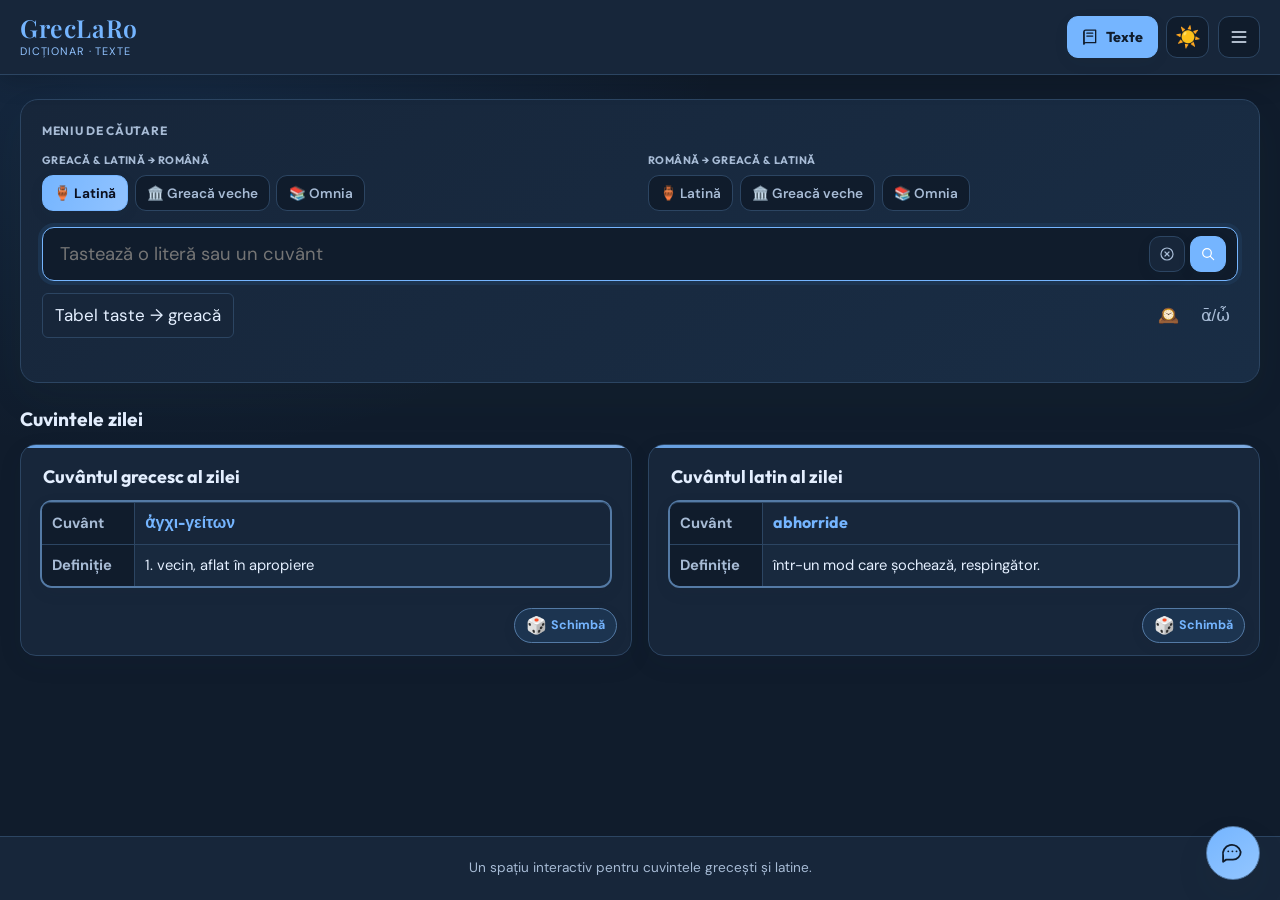
==== commit a09be806: "text" ====
--- a/index.html
+++ b/index.html
@@ -243,7 +243,7 @@
     <section class="texts-search-panel" aria-label="Căutare în texte">
       <label class="texts-search-label" for="textsSearchInput">Caută în colecția de texte</label>
       <form class="texts-search-row" id="textsSearchForm" role="search">
-        <input class="texts-search-input" id="textsSearchInput" name="q" type="search" autocomplete="off" placeholder="Caută după autor, operă sau cuvânt">
+        <input class="texts-search-input" id="textsSearchInput" name="q" type="search" autocomplete="off" placeholder="Caută după autor, operă sau frază (minimum 4 cuvinte)">
         <button class="texts-search-submit" type="submit">🔎 Caută</button>
       </form>
       <div class="texts-autocomplete" id="textsAutocomplete" role="listbox" aria-label="Recomandări în texte">
--- a/css/style.css
+++ b/css/style.css
@@ -1889,6 +1889,39 @@
   overflow-wrap: anywhere;
 }
 
+.texts-result-location {
+  margin: 0.9rem 0 0.35rem;
+  color: var(--text-muted);
+  font-size: 0.82rem;
+  font-weight: 700;
+}
+
+.texts-result-phrase {
+  padding: 0.75rem 0.9rem;
+  border-left: 3px solid var(--crimson);
+  border-radius: 6px;
+  background: var(--highlight);
+}
+
+.texts-result-open {
+  margin-top: 0.65rem;
+  padding: 0.48rem 0.75rem;
+  border: 1px solid var(--border-accent);
+  border-radius: 8px;
+  background: var(--gold-light);
+  color: var(--text-main);
+  font: 700 0.82rem var(--font-body);
+  cursor: pointer;
+}
+
+.texts-search-hit {
+  margin-inline: -0.55rem;
+  padding: 0.55rem;
+  border-radius: 8px;
+  background: var(--highlight);
+  box-shadow: inset 3px 0 0 var(--crimson);
+}
+
 .texts-full-text-toggle {
   margin-top: 0.8rem;
   color: var(--crimson);
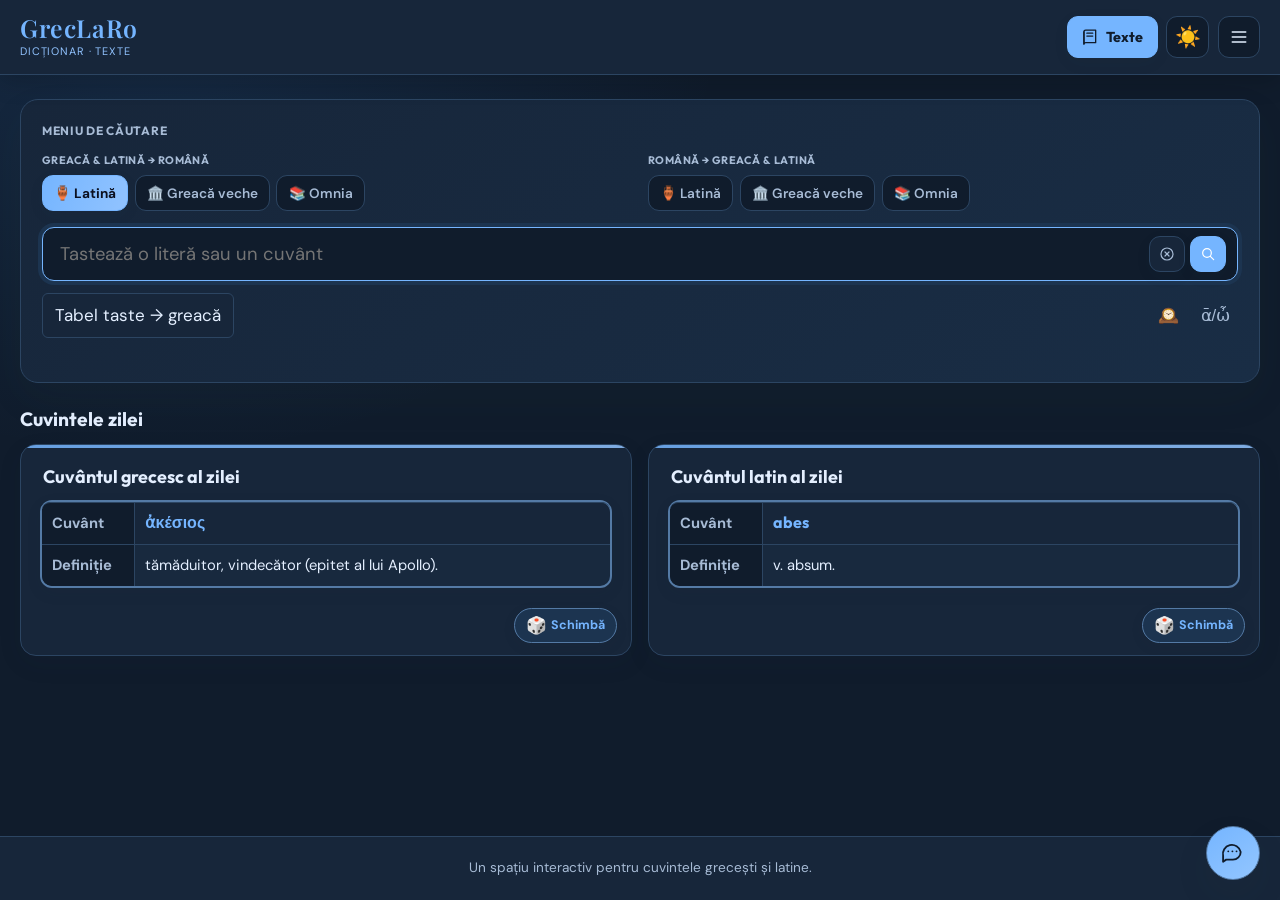
==== commit a8dcad5f: "mod căutare texte" ====
--- a/index.html
+++ b/index.html
@@ -246,6 +246,33 @@
         <input class="texts-search-input" id="textsSearchInput" name="q" type="search" autocomplete="off" placeholder="Caută după autor, operă sau frază (minimum 4 cuvinte)">
         <button class="texts-search-submit" type="submit">🔎 Caută</button>
       </form>
+      <div class="texts-search-filters" aria-label="Filtrează căutarea">
+        <label class="texts-search-filter">
+          <span>Autor latin</span>
+          <span class="texts-filter-control">
+            <input id="textsLatinAuthorFilter" type="text" autocomplete="off" placeholder="Scrie exact autorul">
+            <button class="texts-filter-toggle" type="button" data-action="toggle-text-filter" data-filter-target="textsLatinAuthors" aria-label="Retrage lista autorilor latini" aria-expanded="false">⌃</button>
+            <div class="texts-filter-list" id="textsLatinAuthors" role="listbox" hidden></div>
+          </span>
+        </label>
+        <label class="texts-search-filter">
+          <span>Autor grec</span>
+          <span class="texts-filter-control">
+            <input id="textsGreekAuthorFilter" type="text" autocomplete="off" placeholder="Scrie exact autorul">
+            <button class="texts-filter-toggle" type="button" data-action="toggle-text-filter" data-filter-target="textsGreekAuthors" aria-label="Retrage lista autorilor greci" aria-expanded="false">⌃</button>
+            <div class="texts-filter-list" id="textsGreekAuthors" role="listbox" hidden></div>
+          </span>
+        </label>
+        <label class="texts-search-filter">
+          <span>Operă</span>
+          <span class="texts-filter-control">
+            <input id="textsWorkFilter" type="text" autocomplete="off" placeholder="Scrie opera dorită">
+            <button class="texts-filter-toggle" type="button" data-action="toggle-text-filter" data-filter-target="textsWorkOptions" aria-label="Retrage lista operelor" aria-expanded="false">⌃</button>
+            <div class="texts-filter-list" id="textsWorkOptions" role="listbox" hidden></div>
+          </span>
+        </label>
+        <button class="texts-search-filter-clear" id="textsClearFilters" type="button">Șterge filtrele</button>
+      </div>
       <div class="texts-autocomplete" id="textsAutocomplete" role="listbox" aria-label="Recomandări în texte">
         <div class="texts-autocomplete-header" id="textsAutocompleteTitle">Recomandări</div>
         <div id="textsAutocompleteList"></div>
--- a/css/style.css
+++ b/css/style.css
@@ -871,6 +871,18 @@
   min-width: 0;
 }
 
+.texts-autocomplete-copy {
+  min-width: 0;
+  display: grid;
+  gap: 0.15rem;
+}
+
+.texts-autocomplete-author {
+  color: var(--text-muted);
+  font: 500 0.78rem var(--font-body);
+  line-height: 1.25;
+}
+
 .texts-autocomplete-type {
   flex: 0 0 auto;
   color: var(--text-muted);
@@ -898,6 +910,136 @@
 .texts-search-row {
   display: flex;
   gap: 0.65rem;
+}
+
+.texts-search-filters {
+  display: grid;
+  grid-template-columns: repeat(3, minmax(0, 1fr)) auto;
+  align-items: end;
+  gap: 0.65rem;
+  margin-top: 0.75rem;
+}
+
+.texts-search-filter {
+  min-width: 0;
+  flex: 1;
+  display: grid;
+  gap: 0.35rem;
+  color: var(--text-muted);
+  font: 700 0.78rem var(--font-body);
+}
+
+.texts-search-filter input {
+  width: 100%;
+  min-height: 2.65rem;
+  padding: 0.55rem 0.75rem;
+  border: 1px solid var(--border-color);
+  border-radius: 9px;
+  background: var(--bg-page);
+  color: var(--text-main);
+  font: 500 0.9rem var(--font-body);
+}
+
+.texts-search-filter input:focus {
+  border-color: var(--crimson);
+  outline: none;
+  box-shadow: 0 0 0 3px var(--gold-light);
+}
+
+.texts-search-filter input:disabled {
+  cursor: not-allowed;
+  opacity: 0.58;
+  background: var(--bg-card);
+}
+
+.texts-filter-control {
+  position: relative;
+  display: block;
+  min-width: 0;
+}
+
+.texts-filter-toggle {
+  position: absolute;
+  top: 50%;
+  right: 0.35rem;
+  width: 2.25rem;
+  height: 2.25rem;
+  transform: translateY(-50%);
+  border: 1px solid var(--border-accent);
+  border-radius: 8px;
+  background: var(--gold-light);
+  color: var(--crimson);
+  box-shadow: 0 2px 8px rgba(0, 0, 0, 0.12);
+  font-size: 1.35rem;
+  font-weight: 800;
+  line-height: 1;
+  cursor: pointer;
+}
+
+.texts-filter-toggle:hover,
+.texts-filter-toggle:focus-visible {
+  border-color: var(--crimson);
+  background: var(--crimson);
+  color: #fff;
+  outline: 3px solid var(--gold-light);
+}
+
+.texts-filter-control input {
+  padding-right: 2.6rem;
+}
+
+.texts-filter-list {
+  position: absolute;
+  left: 0;
+  right: 0;
+  top: calc(100% + 0.35rem);
+  z-index: 220;
+  max-height: 230px;
+  overflow-y: auto;
+  border: 1px solid var(--border-accent);
+  border-radius: 10px;
+  background: var(--bg-card);
+  box-shadow: var(--shadow-md);
+}
+
+.texts-filter-list[hidden] {
+  display: none;
+}
+
+.texts-filter-option {
+  width: 100%;
+  display: block;
+  padding: 0.68rem 0.75rem;
+  border: 0;
+  border-bottom: 1px solid var(--border-color);
+  background: transparent;
+  color: var(--text-main);
+  font: 600 0.88rem var(--font-body);
+  text-align: left;
+  cursor: pointer;
+}
+
+.texts-filter-option:last-child {
+  border-bottom: 0;
+}
+
+.texts-filter-option:hover,
+.texts-filter-option:focus-visible {
+  background: var(--gold-light);
+  color: var(--crimson);
+  outline: none;
+}
+
+.texts-search-filter-clear {
+  min-height: 2.65rem;
+  padding: 0.55rem 0.75rem;
+  border: 1px solid var(--border-accent);
+  border-radius: 9px;
+  background: var(--gold-light);
+  color: var(--text-main);
+  font: 700 0.78rem var(--font-body);
+  cursor: pointer;
+  white-space: nowrap;
 }
 
 .texts-search-input {
@@ -1887,6 +2029,11 @@
   font: 1rem/1.8 var(--font-quote);
   white-space: pre-wrap;
   overflow-wrap: anywhere;
+}
+
+.texts-full-text {
+  text-align: justify;
+  text-justify: inter-word;
 }
 
 .texts-result-location {
@@ -3469,6 +3616,11 @@
 
   .texts-search-row {
     flex-direction: column;
+  }
+
+  .texts-search-filters {
+    grid-template-columns: 1fr;
+    align-items: stretch;
   }
 
   .texts-search-submit {
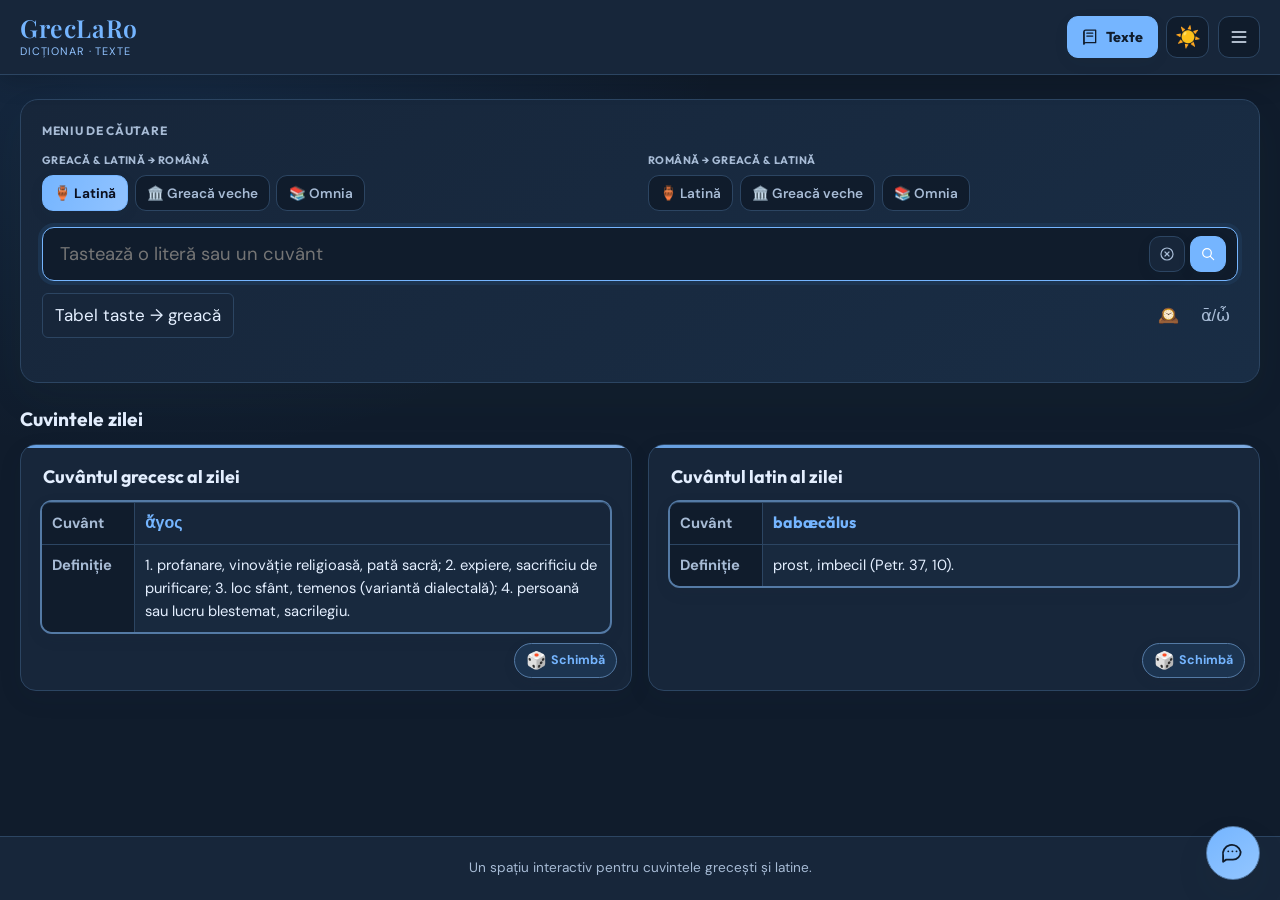
==== commit 99c14ae9: "modificri tlefon" ====
--- a/index.html
+++ b/index.html
@@ -53,7 +53,7 @@
           </button>
           <div class="site-menu-panel" id="siteMenuPanel" hidden>
             <div class="site-menu-content" id="siteMenuMain">
-              <div class="site-menu-heading">Setări</div>
+              <div class="site-menu-heading">Meniu</div>
               <button class="site-menu-item" type="button" data-action="show-appearance-menu">
                 <span>🎨 Aspect</span><span aria-hidden="true">›</span>
               </button>
@@ -63,10 +63,13 @@
               <button class="site-menu-item" type="button" data-action="show-text-favorites">
                 <span>📚 Texte favorite</span><span aria-hidden="true">›</span>
               </button>
+              <a class="site-menu-item" href="#despre" data-action="show-about">
+                <span>ℹ️ Despre</span><span aria-hidden="true">›</span>
+              </a>
             </div>
             <div class="site-menu-content" id="appearanceMenu" hidden>
               <div class="appearance-heading">
-                <button class="menu-back" type="button" aria-label="Înapoi la setări" data-action="show-main-menu">←</button>
+                <button class="menu-back" type="button" aria-label="Înapoi la meniu" data-action="show-main-menu">←</button>
                 <span>Aspect</span>
               </div>
               <p class="palette-label">Alege tema de culoare</p>
@@ -304,6 +307,37 @@
     O colecție de texte clasice grecești și latine.
   </footer>
 
+  <main class="about-page" id="aboutPage" aria-labelledby="aboutPageTitle" hidden>
+    <section class="about-intro">
+      <p class="about-eyebrow">GrecLaRo</p>
+      <h1 id="aboutPageTitle">Despre</h1>
+      <p>Informații despre proiect, conținut, licențe și condițiile de utilizare.</p>
+    </section>
+
+    <div class="about-sections">
+      <section class="about-card" aria-labelledby="aboutDictionaryTitle">
+        <h2 id="aboutDictionaryTitle">Despre dicționar</h2>
+        <p class="about-placeholder">Informațiile despre GrecLaRo și dicționar vor fi adăugate aici.</p>
+      </section>
+      <section class="about-card" aria-labelledby="aboutLegalTitle">
+        <h2 id="aboutLegalTitle">Informații legale</h2>
+        <p class="about-placeholder">Informațiile de identificare și mențiunile legale vor fi adăugate aici.</p>
+      </section>
+      <section class="about-card" aria-labelledby="aboutLicenseTitle">
+        <h2 id="aboutLicenseTitle">Licențe și drepturi de utilizare</h2>
+        <p class="about-placeholder">Licențele, drepturile de autor și condițiile de reutilizare a conținutului vor fi adăugate aici.</p>
+      </section>
+      <section class="about-card" aria-labelledby="aboutContactTitle">
+        <h2 id="aboutContactTitle">Contact</h2>
+        <p class="about-placeholder">Datele de contact și informațiile pentru solicitări legale vor fi adăugate aici.</p>
+      </section>
+    </div>
+  </main>
+
+  <footer id="aboutFooter" hidden>
+    GrecLaRo — dicționar și texte clasice.
+  </footer>
+
   <button
     class="feedback-launcher"
     type="button"
--- a/css/style.css
+++ b/css/style.css
@@ -523,6 +523,7 @@
   color: var(--text-main);
   font: 600 0.9rem var(--font-body);
   text-align: left;
+  text-decoration: none;
   cursor: pointer;
 }
 
@@ -790,6 +791,59 @@
 .texts-page {
   max-width: 900px;
   width: 100%;
+}
+
+.about-page {
+  max-width: 960px;
+  width: 100%;
+}
+
+.about-intro {
+  margin: 1.25rem 0 2rem;
+  text-align: center;
+}
+
+.about-eyebrow {
+  color: var(--crimson);
+  font-size: 0.78rem;
+  font-weight: 700;
+  letter-spacing: 0.12em;
+  text-transform: uppercase;
+}
+
+.about-intro h1 {
+  margin: 0.2rem 0 0.45rem;
+  font: 700 clamp(2rem, 5vw, 3rem)/1.15 var(--font-title);
+}
+
+.about-intro > p:last-child {
+  max-width: 42rem;
+  margin: 0 auto;
+  color: var(--text-muted);
+}
+
+.about-sections {
+  display: grid;
+  grid-template-columns: repeat(2, minmax(0, 1fr));
+  gap: 1rem;
+}
+
+.about-card {
+  padding: 1.35rem;
+  border: 1px solid var(--border-color);
+  border-radius: 14px;
+  background: var(--bg-card);
+  box-shadow: var(--shadow-sm);
+}
+
+.about-card h2 {
+  margin-bottom: 0.65rem;
+  color: var(--crimson);
+  font: 700 1.15rem var(--font-title);
+}
+
+.about-placeholder {
+  color: var(--text-muted);
 }
 
 .texts-intro {
@@ -2299,6 +2353,48 @@
     grid-template-columns: minmax(0, 1fr);
     grid-template-areas: "content";
     gap: 1rem;
+  }
+
+  .texts-search-row {
+    flex-direction: column;
+    gap: 0.75rem;
+  }
+
+  .texts-search-input,
+  .texts-search-filter input {
+    font-size: 1rem;
+  }
+
+  .texts-search-submit {
+    width: 100%;
+    min-height: 2.9rem;
+  }
+
+  .texts-search-filters {
+    grid-template-columns: minmax(0, 1fr);
+    align-items: stretch;
+    gap: 0.85rem;
+    margin-top: 1rem;
+  }
+
+  .texts-search-filter {
+    gap: 0.4rem;
+    font-size: 0.85rem;
+  }
+
+  .texts-search-filter input {
+    min-height: 2.9rem;
+  }
+
+  .texts-filter-toggle {
+    width: 2.5rem;
+    height: 2.5rem;
+  }
+
+  .texts-search-filter-clear {
+    width: 100%;
+    min-height: 2.9rem;
+    font-size: 0.88rem;
   }
 }
 
@@ -3437,6 +3533,10 @@
     padding: 0 0.85rem;
   }
 
+  .about-sections {
+    grid-template-columns: minmax(0, 1fr);
+  }
+
   .texts-directory-list {
     grid-template-columns: repeat(2, minmax(0, 1fr));
     column-gap: 0.75rem;
@@ -3614,18 +3714,6 @@
     height: 0.9rem;
   }
 
-  .texts-search-row {
-    flex-direction: column;
-  }
-
-  .texts-search-filters {
-    grid-template-columns: 1fr;
-    align-items: stretch;
-  }
-
-  .texts-search-submit {
-    width: 100%;
-  }
 }
 
 @media (prefers-reduced-motion: reduce) {
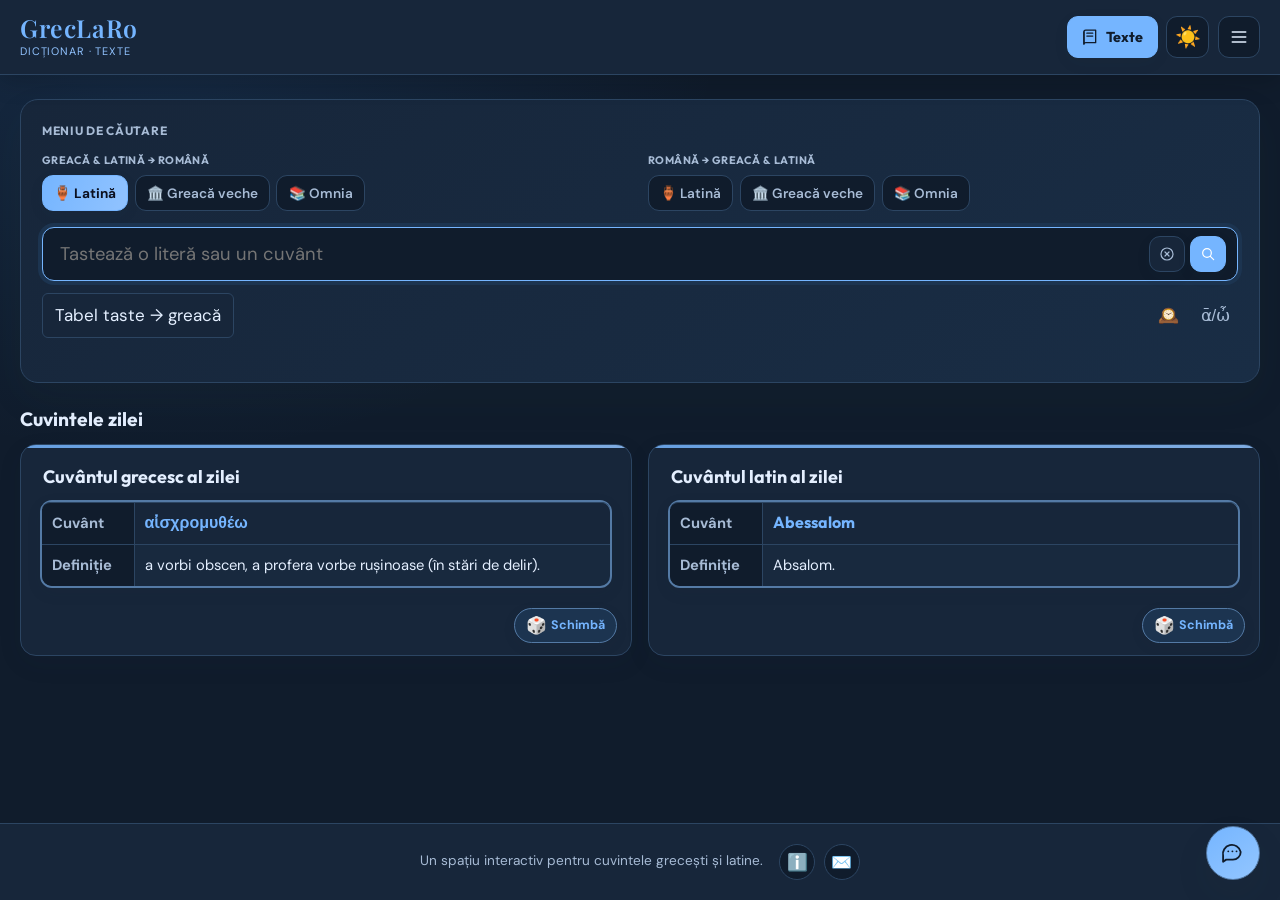
==== commit b8508d34: "despre" ====
--- a/index.html
+++ b/index.html
@@ -234,7 +234,11 @@
   </main>
 
   <footer id="dictionaryFooter">
-    Un spațiu interactiv pentru cuvintele grecești și latine.
+    <span>Un spațiu interactiv pentru cuvintele grecești și latine.</span>
+    <nav class="footer-links" aria-label="Legături footer">
+      <a href="#despre" class="footer-icon-link" aria-label="Despre GrecLaRo" title="Despre GrecLaRo">ℹ️</a>
+      <a href="#despre-contact" class="footer-icon-link" aria-label="Contact" title="Contact">✉️</a>
+    </nav>
   </footer>
 
   <main class="texts-page" id="textsPage" hidden>
@@ -304,7 +308,11 @@
   </main>
 
   <footer id="textsFooter" hidden>
-    O colecție de texte clasice grecești și latine.
+    <span>O colecție de texte clasice grecești și latine.</span>
+    <nav class="footer-links" aria-label="Legături footer">
+      <a href="#despre" class="footer-icon-link" aria-label="Despre GrecLaRo" title="Despre GrecLaRo">ℹ️</a>
+      <a href="#despre-contact" class="footer-icon-link" aria-label="Contact" title="Contact">✉️</a>
+    </nav>
   </footer>
 
   <main class="about-page" id="aboutPage" aria-labelledby="aboutPageTitle" hidden>
@@ -314,28 +322,67 @@
       <p>Informații despre proiect, conținut, licențe și condițiile de utilizare.</p>
     </section>
 
-    <div class="about-sections">
-      <section class="about-card" aria-labelledby="aboutDictionaryTitle">
+    <nav class="about-sections" id="aboutOverview" aria-label="Subpagini Despre">
+      <a class="about-section-link" href="#despre-dictionar">
+        <span><strong>Despre dicționar</strong><small>Scopul, structura și informațiile proiectului.</small></span>
+        <span aria-hidden="true">›</span>
+      </a>
+      <a class="about-section-link" href="#despre-informatii-legale">
+        <span><strong>Informații legale</strong><small>Identificare, mențiuni obligatorii și responsabilități.</small></span>
+        <span aria-hidden="true">›</span>
+      </a>
+      <a class="about-section-link" href="#despre-licente">
+        <span><strong>Credite, licențe și drepturi de utilizare</strong><small>Sursele Perseus, atribuirile și condițiile de reutilizare.</small></span>
+        <span aria-hidden="true">›</span>
+      </a>
+      <a class="about-section-link" href="#despre-contact">
+        <span><strong>Contact</strong><small>Corecturi, atribuire și solicitări privind conținutul.</small></span>
+        <span aria-hidden="true">›</span>
+      </a>
+    </nav>
+
+    <div class="about-details" id="aboutDetails" hidden>
+      <a class="about-back-link" href="#despre">← Înapoi la Despre</a>
+      <section class="about-card" data-about-route="despre-dictionar" aria-labelledby="aboutDictionaryTitle" hidden>
         <h2 id="aboutDictionaryTitle">Despre dicționar</h2>
         <p class="about-placeholder">Informațiile despre GrecLaRo și dicționar vor fi adăugate aici.</p>
       </section>
-      <section class="about-card" aria-labelledby="aboutLegalTitle">
+      <section class="about-card" data-about-route="despre-informatii-legale" aria-labelledby="aboutLegalTitle" hidden>
         <h2 id="aboutLegalTitle">Informații legale</h2>
         <p class="about-placeholder">Informațiile de identificare și mențiunile legale vor fi adăugate aici.</p>
       </section>
-      <section class="about-card" aria-labelledby="aboutLicenseTitle">
-        <h2 id="aboutLicenseTitle">Licențe și drepturi de utilizare</h2>
-        <p class="about-placeholder">Licențele, drepturile de autor și condițiile de reutilizare a conținutului vor fi adăugate aici.</p>
-      </section>
-      <section class="about-card" aria-labelledby="aboutContactTitle">
+      <section class="about-card" data-about-route="despre-licente" aria-labelledby="aboutLicenseTitle" hidden>
+        <h2 id="aboutLicenseTitle">Credite, licențe și drepturi de utilizare</h2>
+        <h3>Textele clasice și sursele Perseus</h3>
+        <p>Textele grecești și latine din GrecLaRo provin din corpusurile digitale <strong>Perseus Digital Library Project / Perseus Project</strong>, editate și distribuite de Tufts University și colaboratori. Sursele, editorii și edițiile individuale sunt păstrate în metadatele TEI ale fiecărui fișier.</p>
+        <ul>
+          <li>Proiectul Perseus: <a href="https://www.perseus.tufts.edu/" target="_blank" rel="noopener noreferrer">Perseus Digital Library</a></li>
+          <li>Surse grecești: <a href="https://github.com/PerseusDL/canonical-greekLit" target="_blank" rel="noopener noreferrer">canonical-greekLit</a></li>
+          <li>Surse latine: <a href="https://github.com/PerseusDL/canonical-latinLit" target="_blank" rel="noopener noreferrer">canonical-latinLit</a></li>
+        </ul>
+        <h3>Licență și atribuiri</h3>
+        <p>100 dintre cele 143 de fișiere textuale includ în metadate licența <a href="https://creativecommons.org/licenses/by-sa/4.0/" target="_blank" rel="noopener noreferrer">Creative Commons Attribution-ShareAlike 4.0 International (CC BY-SA 4.0)</a>. Celelalte 43 de fișiere nu declară o licență proprie în antetul TEI disponibil; înaintea reutilizării lor trebuie verificată sursa și termenii ediției indicate.</p>
+        <p>La reutilizarea materialului licențiat CC BY-SA: atribuie Perseus Digital Library / Perseus Project și autorii/editorii ediției utilizate, păstrează linkul către sursă și licență, menționează dacă ai modificat materialul și publică adaptările sub CC BY-SA 4.0. GrecLaRo parsează și normalizează textele TEI pentru navigare, căutare, evidențiere și citire vocală; ordinea sau marcajele pot fi prezentate diferit față de sursa originală.</p>
+        <details class="about-sources" id="aboutTextSources">
+          <summary>Lista surselor Perseus pentru operele folosite</summary>
+          <p class="about-sources-status">Se încarcă indexul surselor…</p>
+        </details>
+        <h3>Dicționar și restul conținutului</h3>
+        <p>Textele clasice, datele lexicale, traducerile și interfața pot avea drepturi distincte. Drepturile și informațiile editoriale ale dicționarului, ale traducerilor și ale altor resurse vor fi completate de administrator.</p>
+      </section>
+      <section class="about-card" data-about-route="despre-contact" aria-labelledby="aboutContactTitle" hidden>
         <h2 id="aboutContactTitle">Contact</h2>
-        <p class="about-placeholder">Datele de contact și informațiile pentru solicitări legale vor fi adăugate aici.</p>
+        <p class="about-placeholder">Pentru corecturi, solicitări de atribuire sau eliminarea unui conținut, datele de contact vor fi adăugate aici.</p>
       </section>
     </div>
   </main>
 
   <footer id="aboutFooter" hidden>
-    GrecLaRo — dicționar și texte clasice.
+    <span>GrecLaRo — dicționar și texte clasice.</span>
+    <nav class="footer-links" aria-label="Legături footer">
+      <a href="#despre" class="footer-icon-link" aria-label="Despre GrecLaRo" title="Despre GrecLaRo">ℹ️</a>
+      <a href="#despre-contact" class="footer-icon-link" aria-label="Contact" title="Contact">✉️</a>
+    </nav>
   </footer>
 
   <button
--- a/css/style.css
+++ b/css/style.css
@@ -824,8 +824,66 @@
 
 .about-sections {
   display: grid;
-  grid-template-columns: repeat(2, minmax(0, 1fr));
+  grid-template-columns: minmax(0, 1fr);
+  gap: 0.75rem;
+}
+
+.about-sections[hidden],
+.about-details[hidden] {
+  display: none;
+}
+
+.about-section-link {
+  display: flex;
+  align-items: center;
+  justify-content: space-between;
   gap: 1rem;
+  padding: 1rem 1.15rem;
+  border: 1px solid var(--border-color);
+  border-radius: 12px;
+  background: var(--bg-card);
+  color: var(--text-main);
+  text-decoration: none;
+  box-shadow: var(--shadow-sm);
+}
+
+.about-section-link strong,
+.about-section-link small {
+  display: block;
+}
+
+.about-section-link strong {
+  color: var(--crimson);
+  font: 700 1.05rem var(--font-title);
+}
+
+.about-section-link small {
+  margin-top: 0.2rem;
+  color: var(--text-muted);
+  font-size: 0.86rem;
+}
+
+.about-section-link > span:last-child {
+  color: var(--crimson);
+  font-size: 1.5rem;
+}
+
+.about-section-link:hover {
+  border-color: var(--border-accent);
+  background: var(--gold-light);
+}
+
+.about-details {
+  max-width: 780px;
+  margin: 0 auto;
+}
+
+.about-back-link {
+  display: inline-block;
+  margin-bottom: 1rem;
+  color: var(--crimson);
+  font-weight: 700;
+  text-decoration: none;
 }
 
 .about-card {
@@ -840,6 +898,60 @@
   margin-bottom: 0.65rem;
   color: var(--crimson);
   font: 700 1.15rem var(--font-title);
+}
+
+.about-card h3 {
+  margin: 1.15rem 0 0.45rem;
+  color: var(--text-main);
+  font: 700 0.98rem var(--font-title);
+}
+
+.about-card h3:first-child {
+  margin-top: 0;
+}
+
+.about-card ul {
+  margin: 0.7rem 0 0.7rem 1.2rem;
+}
+
+.about-card p + p {
+  margin-top: 0.65rem;
+}
+
+.about-card a {
+  color: var(--crimson);
+  font-weight: 600;
+}
+
+.about-sources {
+  margin-top: 1rem;
+  padding-top: 1rem;
+  border-top: 1px solid var(--border-color);
+}
+
+.about-sources summary {
+  color: var(--crimson);
+  font-weight: 700;
+  cursor: pointer;
+}
+
+.about-sources-list {
+  display: grid;
+  gap: 0.35rem;
+  max-height: 20rem;
+  margin-top: 0.75rem;
+  padding-left: 1.2rem;
+  overflow-y: auto;
+}
+
+.about-sources-list a {
+  overflow-wrap: anywhere;
+}
+
+.about-sources-status {
+  margin-top: 0.65rem;
+  color: var(--text-muted);
+  font-size: 0.9rem;
 }
 
 .about-placeholder {
@@ -1036,6 +1148,12 @@
   background: var(--crimson);
   color: #fff;
   outline: 3px solid var(--gold-light);
+}
+
+.texts-filter-toggle:disabled {
+  cursor: not-allowed;
+  opacity: 0.5;
+  box-shadow: none;
 }
 
 .texts-filter-control input {
@@ -2811,6 +2929,18 @@
   border: 1px dashed var(--border-color);
 }
 
+.omnia-definition-preview {
+  display: -webkit-box;
+  overflow: hidden;
+  -webkit-box-orient: vertical;
+  -webkit-line-clamp: 2;
+  line-clamp: 2;
+}
+
+.omnia-match-preview {
+  font-size: 0.92rem;
+}
+
 /* Card Articol Dicționar */
 .entry-card {
   background: var(--bg-card);
@@ -3143,6 +3273,36 @@
   font-size: 0.85rem;
   background: var(--bg-card);
   margin-top: auto;
+}
+
+.footer-links {
+  display: inline-flex;
+  align-items: center;
+  justify-content: center;
+  gap: 0.55rem;
+  margin-left: 0.75rem;
+  vertical-align: middle;
+}
+
+.footer-icon-link {
+  width: 2.25rem;
+  height: 2.25rem;
+  display: inline-grid;
+  place-items: center;
+  border: 1px solid var(--border-color);
+  border-radius: 50%;
+  background: var(--bg-page);
+  color: var(--text-main);
+  font-size: 1.05rem;
+  text-decoration: none;
+  transition: background-color 0.2s, border-color 0.2s, transform 0.2s;
+}
+
+.footer-icon-link:hover,
+.footer-icon-link:focus-visible {
+  border-color: var(--border-accent);
+  background: var(--gold-light);
+  transform: translateY(-1px);
 }
 
 .dictionary-load-error {
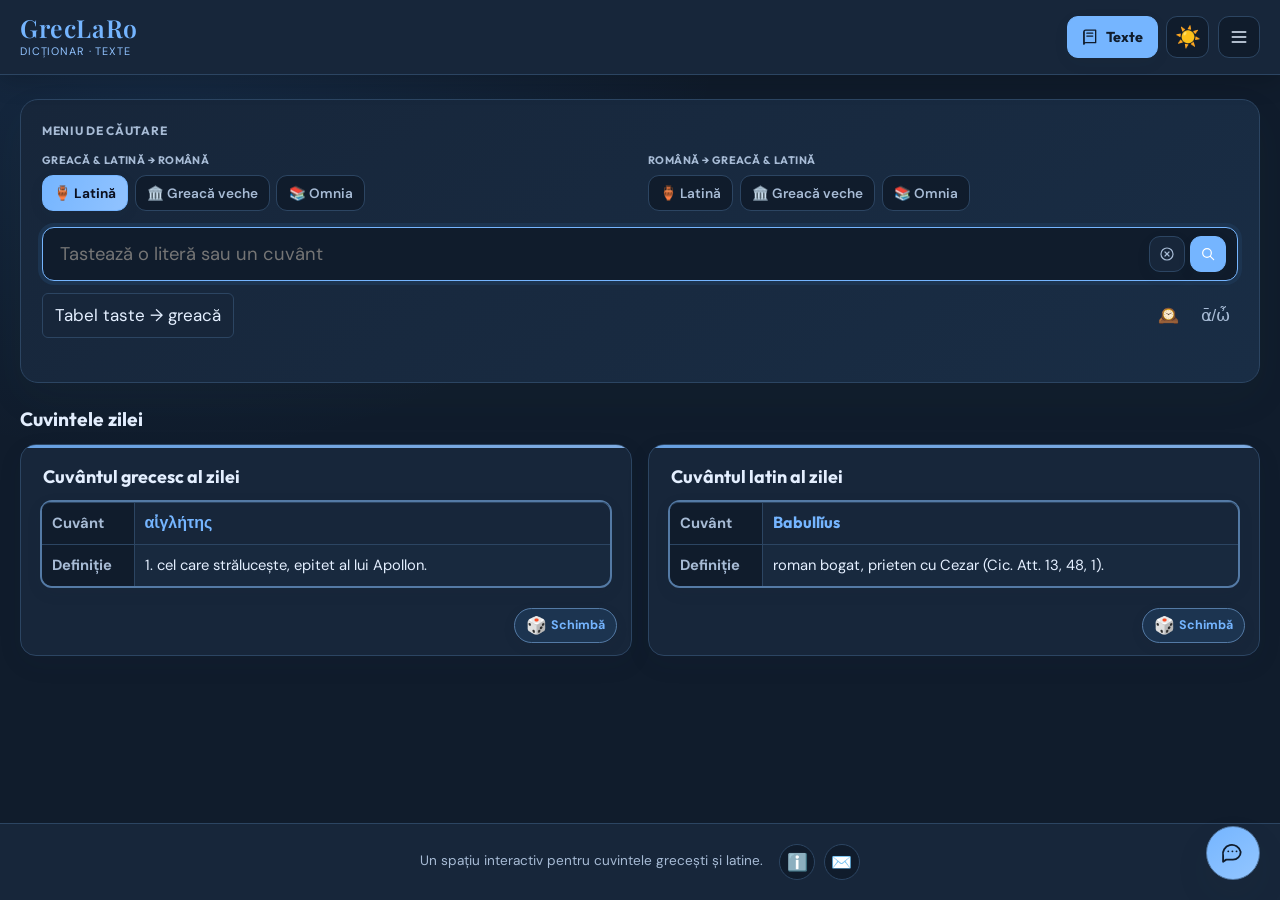
==== commit 5f3a78ef: "texte" ====
--- a/index.html
+++ b/index.html
@@ -361,8 +361,10 @@
           <li>Surse latine: <a href="https://github.com/PerseusDL/canonical-latinLit" target="_blank" rel="noopener noreferrer">canonical-latinLit</a></li>
         </ul>
         <h3>Licență și atribuiri</h3>
-        <p>100 dintre cele 143 de fișiere textuale includ în metadate licența <a href="https://creativecommons.org/licenses/by-sa/4.0/" target="_blank" rel="noopener noreferrer">Creative Commons Attribution-ShareAlike 4.0 International (CC BY-SA 4.0)</a>. Celelalte 43 de fișiere nu declară o licență proprie în antetul TEI disponibil; înaintea reutilizării lor trebuie verificată sursa și termenii ediției indicate.</p>
-        <p>La reutilizarea materialului licențiat CC BY-SA: atribuie Perseus Digital Library / Perseus Project și autorii/editorii ediției utilizate, păstrează linkul către sursă și licență, menționează dacă ai modificat materialul și publică adaptările sub CC BY-SA 4.0. GrecLaRo parsează și normalizează textele TEI pentru navigare, căutare, evidențiere și citire vocală; ordinea sau marcajele pot fi prezentate diferit față de sursa originală.</p>
+        <p>Toate cele 174 de texte sunt preluate din repository-urile canonice Perseus. README-urile <a href="https://github.com/PerseusDL/canonical-greekLit#readme" target="_blank" rel="noopener noreferrer">canonical-greekLit</a> și <a href="https://github.com/PerseusDL/canonical-latinLit#readme" target="_blank" rel="noopener noreferrer">canonical-latinLit</a> stabilesc, în lipsa unei indicații contrare, licența <a href="https://creativecommons.org/licenses/by-sa/4.0/" target="_blank" rel="noopener noreferrer">Creative Commons Attribution-ShareAlike 4.0 International (CC BY-SA 4.0)</a>.</p>
+        <p>130 de fișiere menționează această licență direct în antetul XML. Celelalte 44 nu repetă clauza în fișier, dar provin din același repository sub licența sa implicită. Licența permite copierea, distribuirea, afișarea publică și adaptarea, inclusiv comercială, dacă sunt respectate condițiile. Materialele individuale pot avea totuși un alt statut de drepturi atunci când sursa indică expres acest lucru.</p>
+        <p>La reutilizare trebuie: să atribui Perseus Digital Library / Perseus Project, Tufts University și autorii/editorii ediției indicate; să incluzi un link către material, licență și nota de copyright disponibilă; să menționezi modificările; și să distribui adaptările sub CC BY-SA 4.0 sau o licență compatibilă. Perseus cere ca modificările să îi fie oferite proiectului. GrecLaRo parsează și normalizează textele TEI pentru navigare, căutare și citire vocală; ordinea, marcajele sau formatarea pot diferi de sursă.</p>
+        <p>Materialul este furnizat fără garanții. Licența nu acordă automat drepturi asupra mărcilor, drepturilor morale, confidențialității, publicității sau asupra elementelor acoperite de alte drepturi ori excepții. Pentru situații particulare, textul integral al <a href="https://github.com/PerseusDL/canonical-latinLit/blob/master/license.md" target="_blank" rel="noopener noreferrer">licenței repository-ului</a> și informația ediției trebuie verificate.</p>
         <details class="about-sources" id="aboutTextSources">
           <summary>Lista surselor Perseus pentru operele folosite</summary>
           <p class="about-sources-status">Se încarcă indexul surselor…</p>
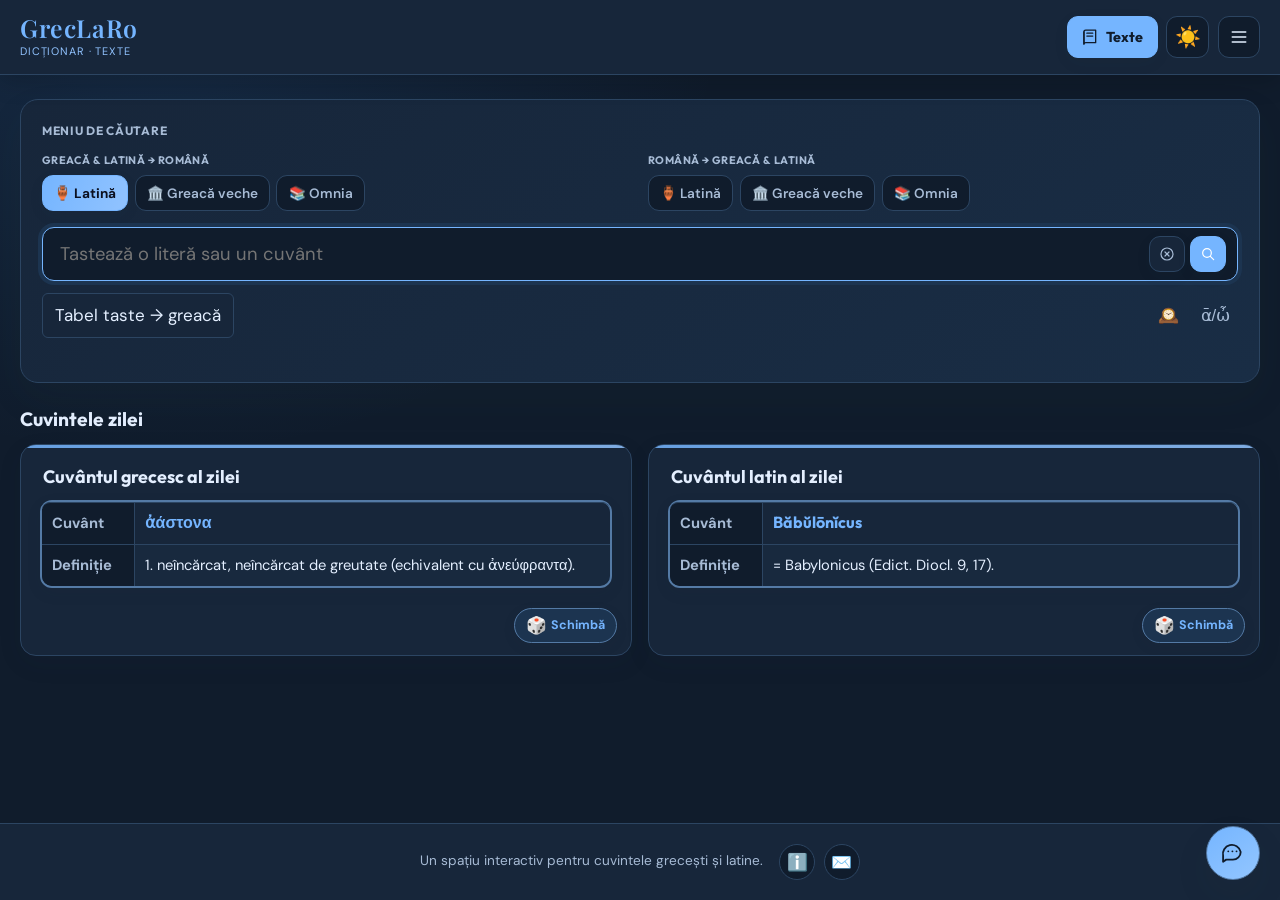
==== commit 0c60475b: "afișare texte" ====
--- a/index.html
+++ b/index.html
@@ -361,8 +361,8 @@
           <li>Surse latine: <a href="https://github.com/PerseusDL/canonical-latinLit" target="_blank" rel="noopener noreferrer">canonical-latinLit</a></li>
         </ul>
         <h3>Licență și atribuiri</h3>
-        <p>Toate cele 174 de texte sunt preluate din repository-urile canonice Perseus. README-urile <a href="https://github.com/PerseusDL/canonical-greekLit#readme" target="_blank" rel="noopener noreferrer">canonical-greekLit</a> și <a href="https://github.com/PerseusDL/canonical-latinLit#readme" target="_blank" rel="noopener noreferrer">canonical-latinLit</a> stabilesc, în lipsa unei indicații contrare, licența <a href="https://creativecommons.org/licenses/by-sa/4.0/" target="_blank" rel="noopener noreferrer">Creative Commons Attribution-ShareAlike 4.0 International (CC BY-SA 4.0)</a>.</p>
-        <p>130 de fișiere menționează această licență direct în antetul XML. Celelalte 44 nu repetă clauza în fișier, dar provin din același repository sub licența sa implicită. Licența permite copierea, distribuirea, afișarea publică și adaptarea, inclusiv comercială, dacă sunt respectate condițiile. Materialele individuale pot avea totuși un alt statut de drepturi atunci când sursa indică expres acest lucru.</p>
+        <p>Colecția folosește texte din repository-urile canonice Perseus. README-urile <a href="https://github.com/PerseusDL/canonical-greekLit#readme" target="_blank" rel="noopener noreferrer">canonical-greekLit</a> și <a href="https://github.com/PerseusDL/canonical-latinLit#readme" target="_blank" rel="noopener noreferrer">canonical-latinLit</a> stabilesc, în lipsa unei indicații contrare, licența <a href="https://creativecommons.org/licenses/by-sa/4.0/" target="_blank" rel="noopener noreferrer">Creative Commons Attribution-ShareAlike 4.0 International (CC BY-SA 4.0)</a>.</p>
+        <p>Verifică antetul XML și repository-ul sursă pentru licența fiecărui text; acolo unde fișierul nu repetă clauza, se aplică licența repository-ului, cu excepția indicațiilor contrare. Licența permite copierea, distribuirea, afișarea publică și adaptarea, inclusiv comercială, dacă sunt respectate condițiile. Materialele individuale pot avea totuși un alt statut de drepturi atunci când sursa indică expres acest lucru.</p>
         <p>La reutilizare trebuie: să atribui Perseus Digital Library / Perseus Project, Tufts University și autorii/editorii ediției indicate; să incluzi un link către material, licență și nota de copyright disponibilă; să menționezi modificările; și să distribui adaptările sub CC BY-SA 4.0 sau o licență compatibilă. Perseus cere ca modificările să îi fie oferite proiectului. GrecLaRo parsează și normalizează textele TEI pentru navigare, căutare și citire vocală; ordinea, marcajele sau formatarea pot diferi de sursă.</p>
         <p>Materialul este furnizat fără garanții. Licența nu acordă automat drepturi asupra mărcilor, drepturilor morale, confidențialității, publicității sau asupra elementelor acoperite de alte drepturi ori excepții. Pentru situații particulare, textul integral al <a href="https://github.com/PerseusDL/canonical-latinLit/blob/master/license.md" target="_blank" rel="noopener noreferrer">licenței repository-ului</a> și informația ediției trebuie verificate.</p>
         <details class="about-sources" id="aboutTextSources">
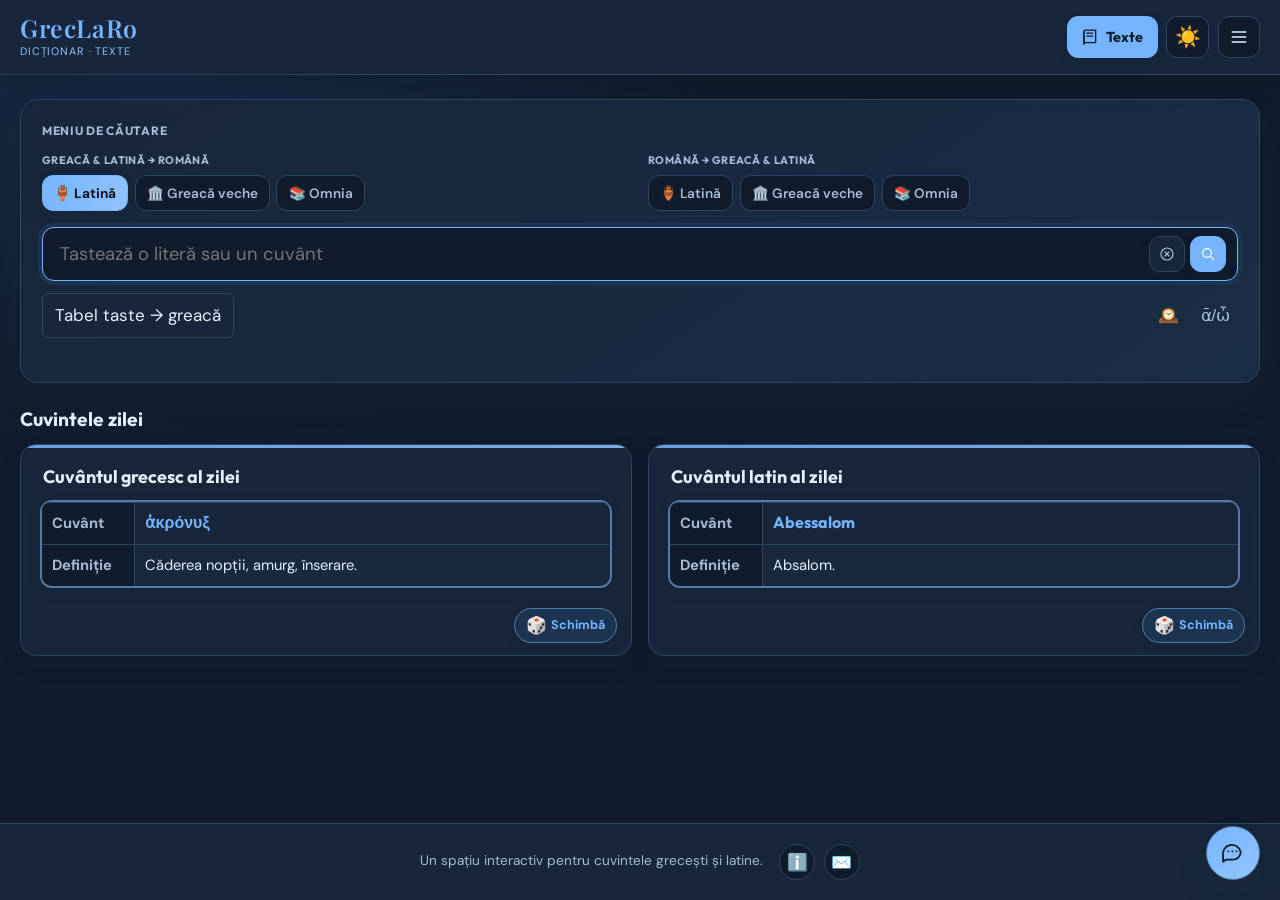
==== commit 2a15052e: "Îmbunătățește stilul filtrelor de căutare - Adaugă label explicativ 'FILTREAZĂ DUPĂ' - Design mai fr" ====
--- a/index.html
+++ b/index.html
@@ -253,32 +253,35 @@
         <input class="texts-search-input" id="textsSearchInput" name="q" type="search" autocomplete="off" placeholder="Caută după autor, operă sau frază (minimum 4 cuvinte)">
         <button class="texts-search-submit" type="submit">🔎 Caută</button>
       </form>
-      <div class="texts-search-filters" aria-label="Filtrează căutarea">
-        <label class="texts-search-filter">
-          <span>Autor latin</span>
-          <span class="texts-filter-control">
-            <input id="textsLatinAuthorFilter" type="text" autocomplete="off" placeholder="Scrie exact autorul">
-            <button class="texts-filter-toggle" type="button" data-action="toggle-text-filter" data-filter-target="textsLatinAuthors" aria-label="Retrage lista autorilor latini" aria-expanded="false">⌃</button>
-            <div class="texts-filter-list" id="textsLatinAuthors" role="listbox" hidden></div>
-          </span>
-        </label>
-        <label class="texts-search-filter">
-          <span>Autor grec</span>
-          <span class="texts-filter-control">
-            <input id="textsGreekAuthorFilter" type="text" autocomplete="off" placeholder="Scrie exact autorul">
-            <button class="texts-filter-toggle" type="button" data-action="toggle-text-filter" data-filter-target="textsGreekAuthors" aria-label="Retrage lista autorilor greci" aria-expanded="false">⌃</button>
-            <div class="texts-filter-list" id="textsGreekAuthors" role="listbox" hidden></div>
-          </span>
-        </label>
-        <label class="texts-search-filter">
-          <span>Operă</span>
-          <span class="texts-filter-control">
-            <input id="textsWorkFilter" type="text" autocomplete="off" placeholder="Scrie opera dorită">
-            <button class="texts-filter-toggle" type="button" data-action="toggle-text-filter" data-filter-target="textsWorkOptions" aria-label="Retrage lista operelor" aria-expanded="false">⌃</button>
-            <div class="texts-filter-list" id="textsWorkOptions" role="listbox" hidden></div>
-          </span>
-        </label>
-        <button class="texts-search-filter-clear" id="textsClearFilters" type="button">Șterge filtrele</button>
+      <div class="texts-search-filters-wrapper">
+        <div class="texts-search-filters-label">Filtrează după:</div>
+        <div class="texts-search-filters" aria-label="Filtrează căutarea">
+          <label class="texts-search-filter">
+            <span>Autor latin</span>
+            <span class="texts-filter-control">
+              <input id="textsLatinAuthorFilter" type="text" autocomplete="off" placeholder="Scrie exact autorul">
+              <button class="texts-filter-toggle" type="button" data-action="toggle-text-filter" data-filter-target="textsLatinAuthors" aria-label="Retrage lista autorilor latini" aria-expanded="false">⌃</button>
+              <div class="texts-filter-list" id="textsLatinAuthors" role="listbox" hidden></div>
+            </span>
+          </label>
+          <label class="texts-search-filter">
+            <span>Autor grec</span>
+            <span class="texts-filter-control">
+              <input id="textsGreekAuthorFilter" type="text" autocomplete="off" placeholder="Scrie exact autorul">
+              <button class="texts-filter-toggle" type="button" data-action="toggle-text-filter" data-filter-target="textsGreekAuthors" aria-label="Retrage lista autorilor greci" aria-expanded="false">⌃</button>
+              <div class="texts-filter-list" id="textsGreekAuthors" role="listbox" hidden></div>
+            </span>
+          </label>
+          <label class="texts-search-filter">
+            <span>Operă</span>
+            <span class="texts-filter-control">
+              <input id="textsWorkFilter" type="text" autocomplete="off" placeholder="Scrie opera dorită">
+              <button class="texts-filter-toggle" type="button" data-action="toggle-text-filter" data-filter-target="textsWorkOptions" aria-label="Retrage lista operelor" aria-expanded="false">⌃</button>
+              <div class="texts-filter-list" id="textsWorkOptions" role="listbox" hidden></div>
+            </span>
+          </label>
+          <button class="texts-search-filter-clear" id="textsClearFilters" type="button">Șterge filtrele</button>
+        </div>
       </div>
       <div class="texts-autocomplete" id="textsAutocomplete" role="listbox" aria-label="Recomandări în texte">
         <div class="texts-autocomplete-header" id="textsAutocompleteTitle">Recomandări</div>
--- a/css/style.css
+++ b/css/style.css
@@ -1084,6 +1084,24 @@
   align-items: end;
   gap: 0.65rem;
   margin-top: 0.75rem;
+  background: var(--gold-light);
+  padding: 1rem;
+  border-radius: 12px;
+  border: 1px solid var(--border-accent);
+}
+
+.texts-search-filters-wrapper {
+  display: flex;
+  flex-direction: column;
+  gap: 0.5rem;
+}
+
+.texts-search-filters-label {
+  font: 600 0.85rem var(--font-body);
+  color: var(--text-main);
+  letter-spacing: 0.5px;
+  text-transform: uppercase;
+  opacity: 0.85;
 }
 
 .texts-search-filter {
@@ -1091,25 +1109,33 @@
   flex: 1;
   display: grid;
   gap: 0.35rem;
-  color: var(--text-muted);
-  font: 700 0.78rem var(--font-body);
+  color: var(--text-main);
+  font: 600 0.8rem var(--font-body);
+  letter-spacing: 0.3px;
 }
 
 .texts-search-filter input {
   width: 100%;
   min-height: 2.65rem;
-  padding: 0.55rem 0.75rem;
-  border: 1px solid var(--border-color);
-  border-radius: 9px;
-  background: var(--bg-page);
+  padding: 0.65rem 0.85rem;
+  border: 2px solid var(--bg-card);
+  border-radius: 8px;
+  background: var(--bg-card);
   color: var(--text-main);
   font: 500 0.9rem var(--font-body);
+  transition: all 0.2s ease;
+}
+
+.texts-search-filter input::placeholder {
+  color: var(--text-muted);
+  opacity: 0.65;
 }
 
 .texts-search-filter input:focus {
   border-color: var(--crimson);
   outline: none;
   box-shadow: 0 0 0 3px var(--gold-light);
+  background: var(--bg-page);
 }
 
 .texts-search-filter input:disabled {
@@ -1204,14 +1230,25 @@
 
 .texts-search-filter-clear {
   min-height: 2.65rem;
-  padding: 0.55rem 0.75rem;
-  border: 1px solid var(--border-accent);
-  border-radius: 9px;
-  background: var(--gold-light);
-  color: var(--text-main);
-  font: 700 0.78rem var(--font-body);
+  padding: 0.65rem 1.1rem;
+  border: 2px solid var(--crimson);
+  border-radius: 8px;
+  background: transparent;
+  color: var(--crimson);
+  font: 600 0.85rem var(--font-body);
   cursor: pointer;
   white-space: nowrap;
+  transition: all 0.2s ease;
+  letter-spacing: 0.3px;
+  text-transform: uppercase;
+}
+
+.texts-search-filter-clear:hover,
+.texts-search-filter-clear:focus-visible {
+  background: var(--crimson);
+  color: var(--bg-page);
+  outline: none;
+  box-shadow: 0 4px 12px rgba(130, 232, 239, 0.3);
 }
 
 .texts-search-input {
